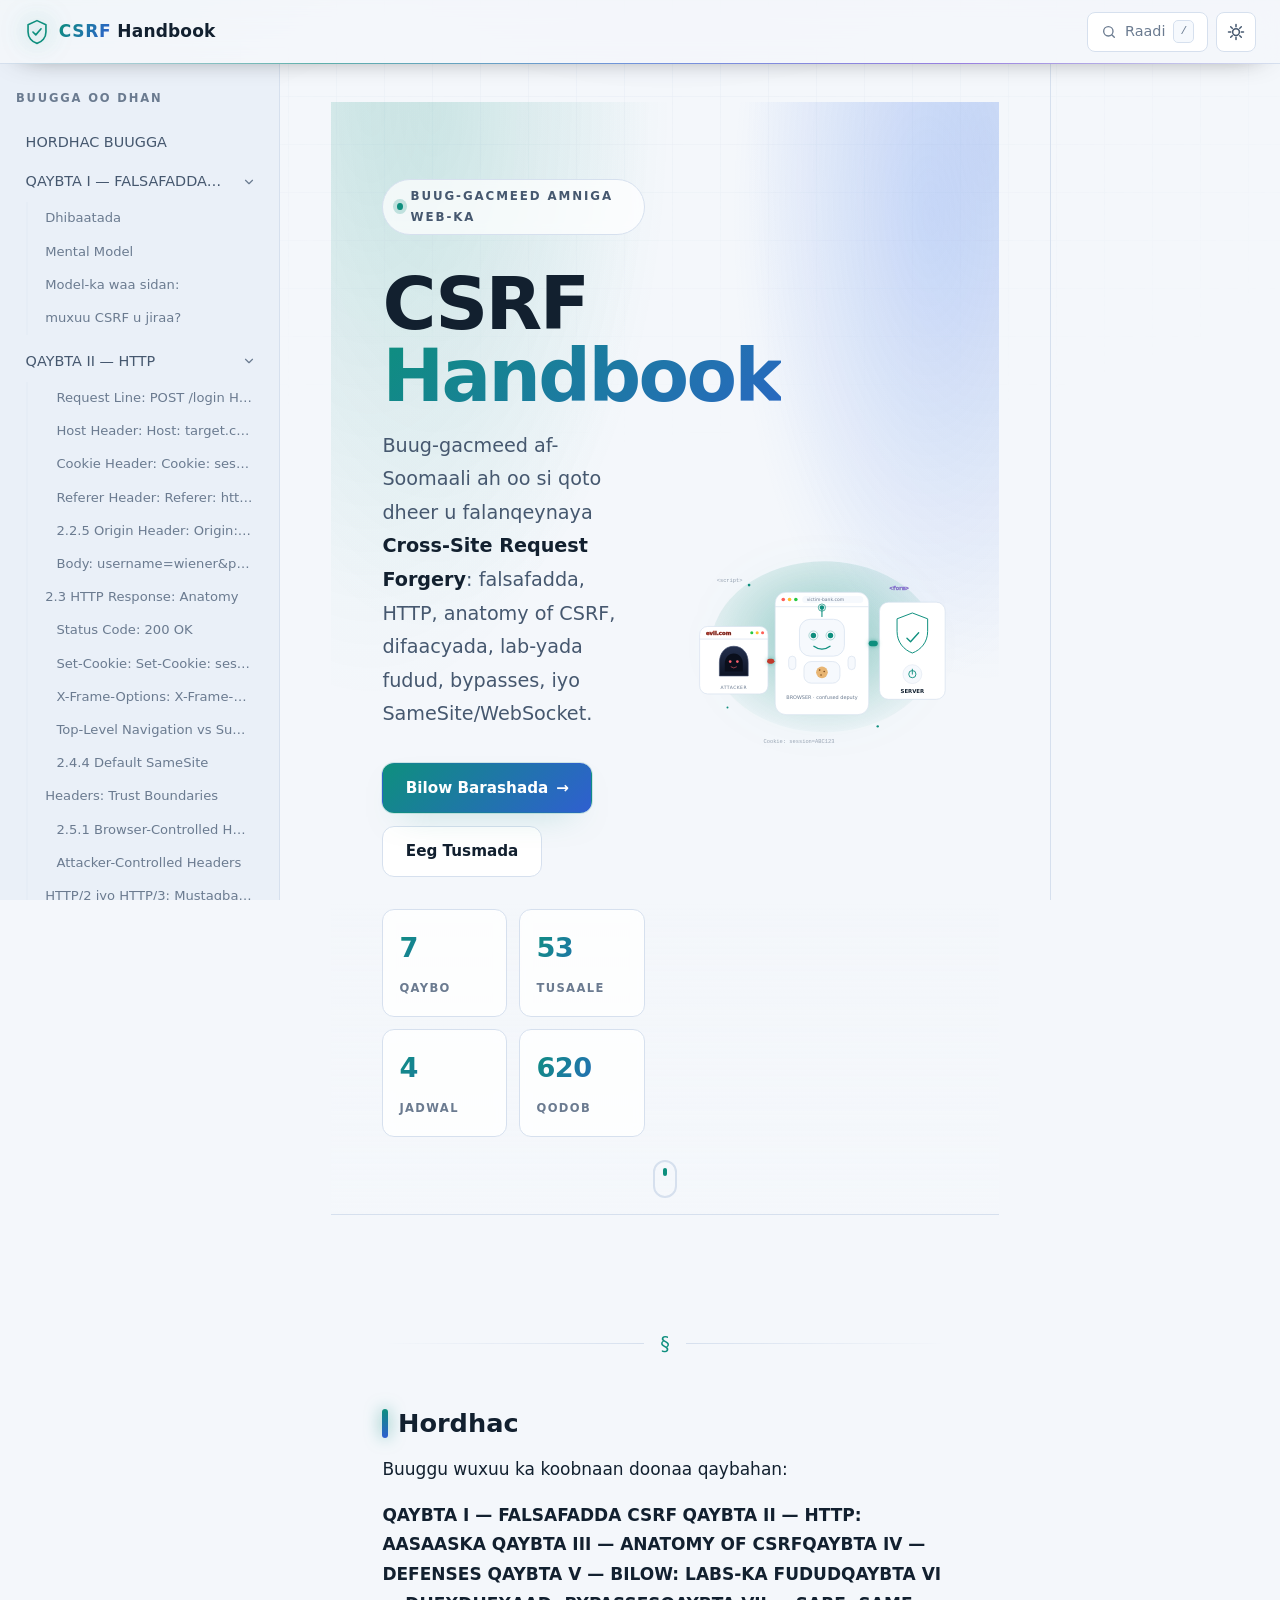
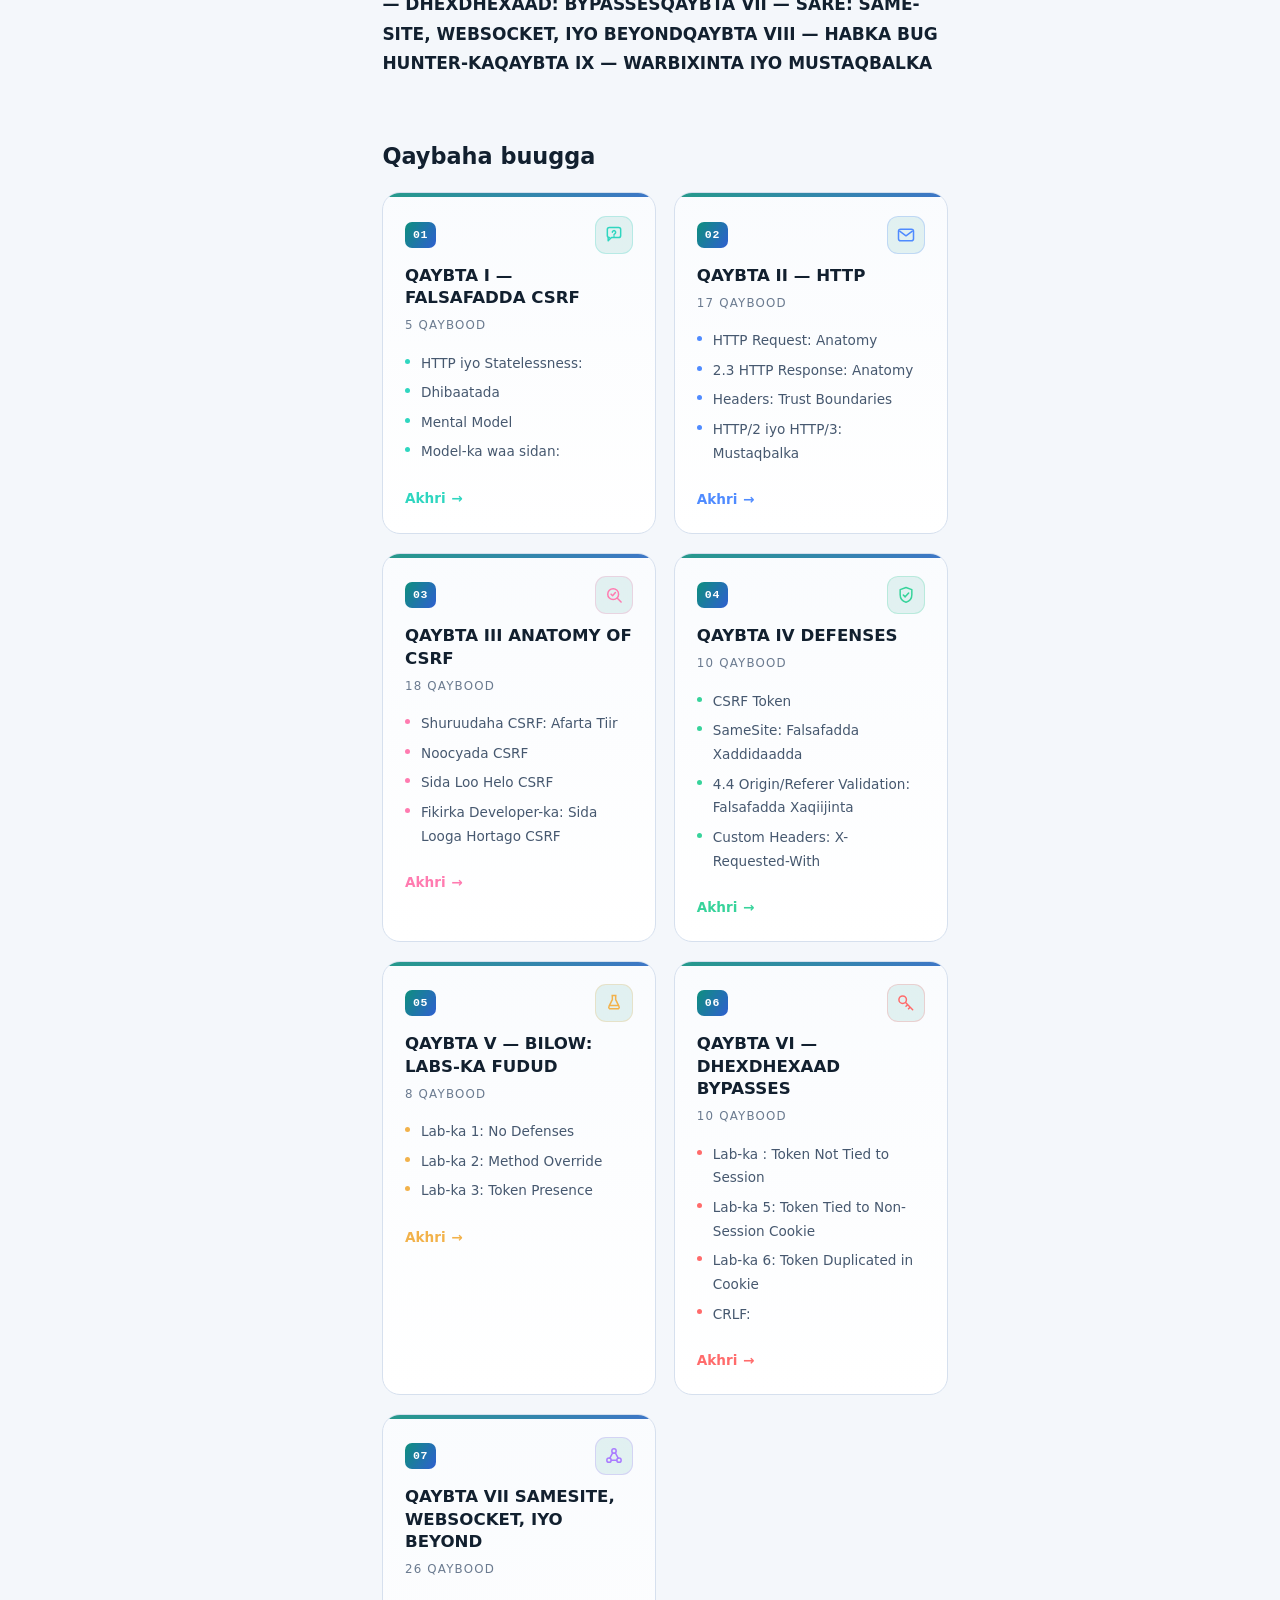
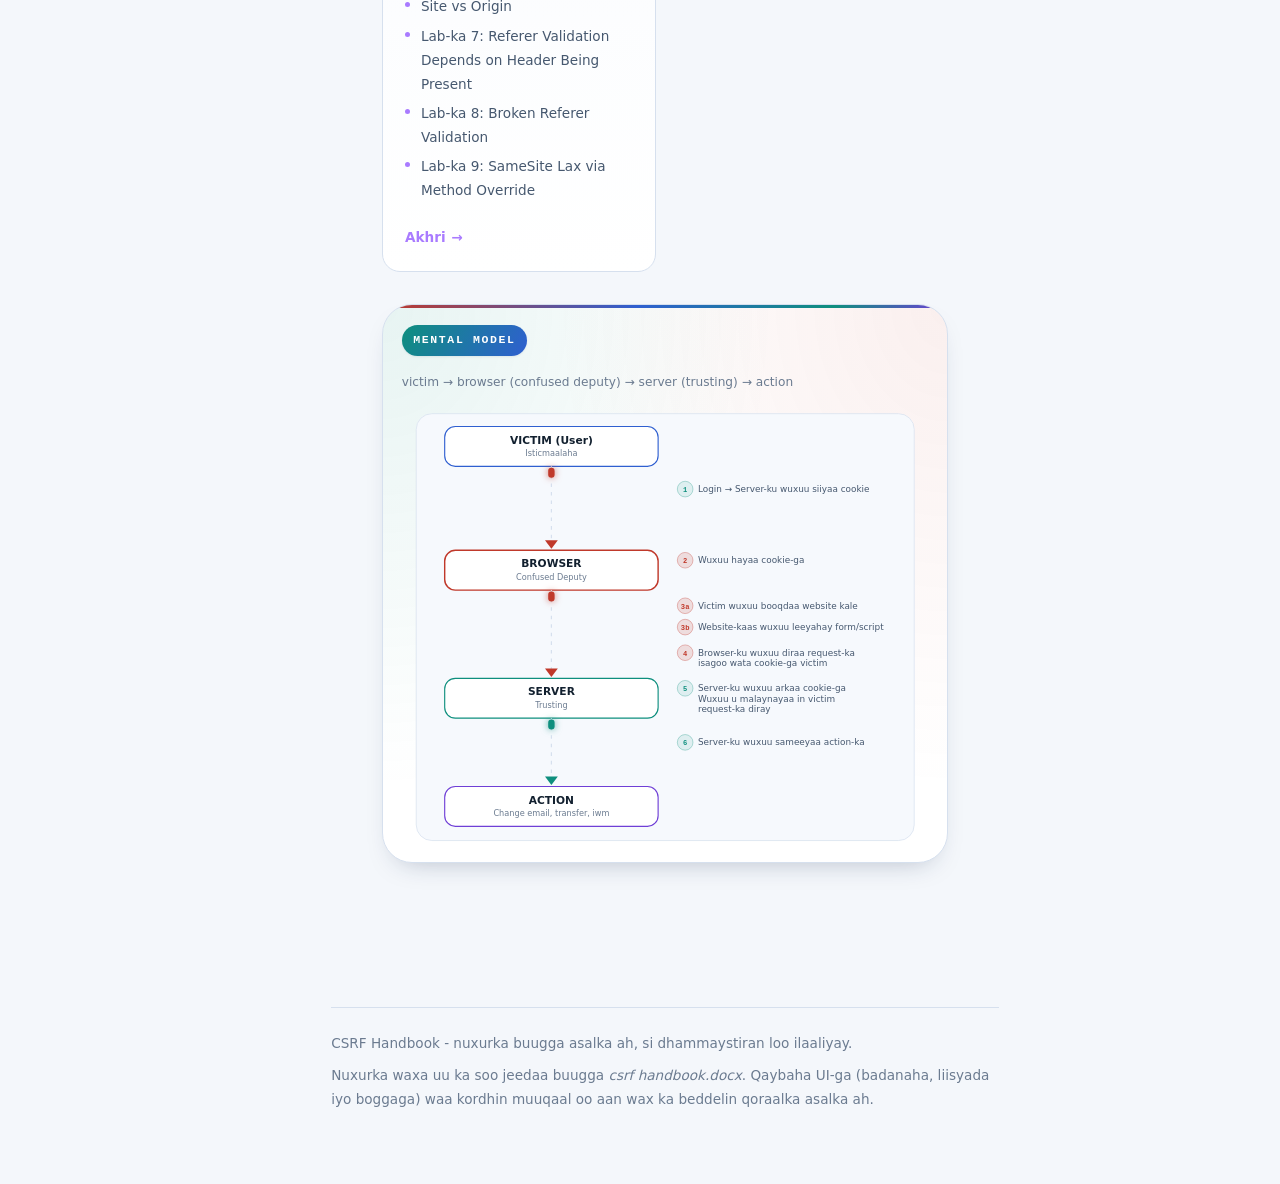
==== index.html @ 60b916ef "CSRF Handbook: Somali educational site (static HTML/CSS/JS)" ====
<!doctype html>
<html lang="so" data-theme="dark" class="no-js">
<head>
<meta charset="utf-8">
<meta name="viewport" content="width=device-width, initial-scale=1">
<meta name="description" content="CSRF Handbook - buug-gacmeedka CSRF oo af-Soomaali ah.">
<title>CSRF Handbook</title>
<link rel="icon" href="assets/img/favicon.svg" type="image/svg+xml">
<meta name="color-scheme" content="dark light">
<script>
(function () {
  try {
    var t = localStorage.getItem('csrf-theme');
    if (!t) t = window.matchMedia('(prefers-color-scheme: light)').matches ? 'light' : 'dark';
    document.documentElement.setAttribute('data-theme', t);
  } catch (e) {}
  document.documentElement.classList.remove('no-js');
  window.addEventListener('load', function () {
    setTimeout(function () {
      if (!window.__csrfAnim) document.documentElement.classList.add('no-js');
    }, 1500);
  });
})();
</script>
<link rel="stylesheet" href="assets/vendor/bootstrap/bootstrap.min.css">
<link rel="stylesheet" href="assets/css/themes.css">
<link rel="stylesheet" href="assets/css/style.css">
<link rel="stylesheet" href="assets/css/premium.css">
<link rel="stylesheet" href="assets/css/responsive.css">
</head>
<body data-chapterdir="chapters/" data-current="home">
<a class="skip-link" href="#main">U gudub nuxurka</a>
<div class="reading-progress" aria-hidden="true"><span id="reading-progress-bar"></span></div>
<header class="site-header">
  <button class="icon-btn" id="menu-toggle" type="button" aria-label="Fur liiska qaybaha" aria-expanded="false" aria-controls="sidebar">
    <svg viewBox="0 0 24 24" width="20" height="20" aria-hidden="true"><path d="M3 6h18M3 12h18M3 18h18" fill="none" stroke="currentColor" stroke-width="2" stroke-linecap="round"/></svg>
  </button>
  <a class="brand" href="index.html">
    <span class="brand__mark" aria-hidden="true">
      <svg viewBox="0 0 32 32" width="26" height="26">
        <path d="M16 2l11 5v9c0 7-4.7 12.4-11 14C9.7 28.4 5 23 5 16V7z" fill="none" stroke="currentColor" stroke-width="2" stroke-linejoin="round"/>
        <path d="M11 16l3.5 3.5L21 12" fill="none" stroke="currentColor" stroke-width="2" stroke-linecap="round" stroke-linejoin="round"/>
      </svg>
    </span>
    <span class="brand__text"><strong>CSRF</strong> Handbook</span>
  </a>
  <div class="header-actions">
    <button class="search-btn" id="search-open" type="button" aria-label="Raadi buugga">
      <svg viewBox="0 0 24 24" width="16" height="16" aria-hidden="true"><circle cx="11" cy="11" r="7" fill="none" stroke="currentColor" stroke-width="2"/><path d="M20 20l-3.5-3.5" stroke="currentColor" stroke-width="2" stroke-linecap="round"/></svg>
      <span class="search-btn__text">Raadi</span>
      <kbd class="search-btn__kbd">/</kbd>
    </button>
    <button class="icon-btn" id="toc-toggle" type="button" aria-label="Fur liiska boggan" aria-expanded="false" aria-controls="onthispage">
      <svg viewBox="0 0 24 24" width="20" height="20" aria-hidden="true"><path d="M8 6h13M8 12h13M8 18h13M3 6h.01M3 12h.01M3 18h.01" fill="none" stroke="currentColor" stroke-width="2" stroke-linecap="round"/></svg>
    </button>
    <button class="icon-btn theme-toggle" id="theme-toggle" type="button" aria-label="Beddel mawduuca" aria-pressed="false">
      <svg class="icon-moon" viewBox="0 0 24 24" width="18" height="18" aria-hidden="true"><path d="M21 12.8A9 9 0 1111.2 3a7 7 0 009.8 9.8z" fill="none" stroke="currentColor" stroke-width="2" stroke-linejoin="round"/></svg>
      <svg class="icon-sun" viewBox="0 0 24 24" width="18" height="18" aria-hidden="true"><circle cx="12" cy="12" r="4.5" fill="none" stroke="currentColor" stroke-width="2"/><path d="M12 2v3M12 19v3M2 12h3M19 12h3M4.9 4.9l2.1 2.1M17 17l2.1 2.1M19.1 4.9L17 7M7 17l-2.1 2.1" stroke="currentColor" stroke-width="2" stroke-linecap="round"/></svg>
    </button>
  </div>
</header>
<div class="layout">
  <aside class="sidebar" id="sidebar" aria-label="Liiska qaybaha">
    <div class="sidebar__inner">
<nav class="toc" aria-label="Handbook contents">
<p class="toc__title">Buugga oo dhan</p>
<ol class="toc__parts">
<li class="toc__part">
<div class="toc__part-row">
<a class="toc__part-link" href="chapters/part-intro.html">HORDHAC BUUGGA</a>
</div>
</li>
<li class="toc__part">
<div class="toc__part-row">
<a class="toc__part-link" href="chapters/part-1.html">QAYBTA I — FALSAFADDA CSRF</a>
<button class="toc__toggle" type="button" aria-expanded="false" aria-label="Toggle sections"><svg viewBox="0 0 24 24" width="14" height="14" aria-hidden="true"><path d="M6 9l6 6 6-6" fill="none" stroke="currentColor" stroke-width="2" stroke-linecap="round" stroke-linejoin="round"/></svg></button>
</div>
<ol class="toc__sections">
<li class="toc__section"><a href="chapters/part-1.html#part-1-b5">HTTP iyo Statelessness:</a></li>
<li class="toc__section"><a href="chapters/part-1.html#part-1-b12">Dhibaatada</a></li>
<li class="toc__section"><a href="chapters/part-1.html#part-1-b26">Mental Model</a></li>
<li class="toc__section"><a href="chapters/part-1.html#part-1-b28">Model-ka waa sidan:</a></li>
<li class="toc__section"><a href="chapters/part-1.html#part-1-b30">muxuu CSRF u jiraa?</a></li>
</ol>
</li>
<li class="toc__part">
<div class="toc__part-row">
<a class="toc__part-link" href="chapters/part-2.html">QAYBTA II — HTTP</a>
<button class="toc__toggle" type="button" aria-expanded="false" aria-label="Toggle sections"><svg viewBox="0 0 24 24" width="14" height="14" aria-hidden="true"><path d="M6 9l6 6 6-6" fill="none" stroke="currentColor" stroke-width="2" stroke-linecap="round" stroke-linejoin="round"/></svg></button>
</div>
<ol class="toc__sections">
<li class="toc__section"><a href="chapters/part-2.html#part-2-b0">HTTP Request: Anatomy</a></li>
<li class="toc__section toc__section--sub"><a href="chapters/part-2.html#part-2-b4">Request Line: POST /login HTTP/1.1</a></li>
<li class="toc__section toc__section--sub"><a href="chapters/part-2.html#part-2-b9">Host Header: Host: target.com</a></li>
<li class="toc__section toc__section--sub"><a href="chapters/part-2.html#part-2-b12">Cookie Header: Cookie: session=ABC123</a></li>
<li class="toc__section toc__section--sub"><a href="chapters/part-2.html#part-2-b14">Referer Header: Referer: https://target.com/login</a></li>
<li class="toc__section toc__section--sub"><a href="chapters/part-2.html#part-2-b17">2.2.5 Origin Header: Origin: https://target.com</a></li>
<li class="toc__section toc__section--sub"><a href="chapters/part-2.html#part-2-b20">Body: username=wiener&amp;password=peter</a></li>
<li class="toc__section"><a href="chapters/part-2.html#part-2-b23">2.3 HTTP Response: Anatomy</a></li>
<li class="toc__section toc__section--sub"><a href="chapters/part-2.html#part-2-b26">Status Code: 200 OK</a></li>
<li class="toc__section toc__section--sub"><a href="chapters/part-2.html#part-2-b29">Set-Cookie: Set-Cookie: session=ABC123; SameSite=Strict</a></li>
<li class="toc__section toc__section--sub"><a href="chapters/part-2.html#part-2-b34">X-Frame-Options: X-Frame-Options: DENY</a></li>
<li class="toc__section toc__section--sub"><a href="chapters/part-2.html#part-2-b46">Top-Level Navigation vs Subresource</a></li>
<li class="toc__section toc__section--sub"><a href="chapters/part-2.html#part-2-b53">2.4.4 Default SameSite</a></li>
<li class="toc__section"><a href="chapters/part-2.html#part-2-b56">Headers: Trust Boundaries</a></li>
<li class="toc__section toc__section--sub"><a href="chapters/part-2.html#part-2-b58">2.5.1 Browser-Controlled Headers</a></li>
<li class="toc__section toc__section--sub"><a href="chapters/part-2.html#part-2-b60">Attacker-Controlled Headers</a></li>
<li class="toc__section"><a href="chapters/part-2.html#part-2-b62">HTTP/2 iyo HTTP/3: Mustaqbalka</a></li>
</ol>
</li>
<li class="toc__part">
<div class="toc__part-row">
<a class="toc__part-link" href="chapters/part-3.html">QAYBTA III  ANATOMY OF CSRF</a>
<button class="toc__toggle" type="button" aria-expanded="false" aria-label="Toggle sections"><svg viewBox="0 0 24 24" width="14" height="14" aria-hidden="true"><path d="M6 9l6 6 6-6" fill="none" stroke="currentColor" stroke-width="2" stroke-linecap="round" stroke-linejoin="round"/></svg></button>
</div>
<ol class="toc__sections">
<li class="toc__section"><a href="chapters/part-3.html#part-3-b1">Shuruudaha CSRF: Afarta Tiir</a></li>
<li class="toc__section toc__section--sub"><a href="chapters/part-3.html#part-3-b3">Tiirka 1: Action-ka Waa In Uu Beddelaa State</a></li>
<li class="toc__section toc__section--sub"><a href="chapters/part-3.html#part-3-b9">Tiirka 2: Authentication Waa Cookie-Based</a></li>
<li class="toc__section toc__section--sub"><a href="chapters/part-3.html#part-3-b15">Tiirka 3: Ma Jiro Token Sir Ah (Ama Waa La Jabin Karaa)</a></li>
<li class="toc__section toc__section--sub"><a href="chapters/part-3.html#part-3-b21">Tiirka 4: Browser-ku Wuxuu Diri Karaa Request-ka</a></li>
<li class="toc__section"><a href="chapters/part-3.html#part-3-b27">Noocyada CSRF</a></li>
<li class="toc__section toc__section--sub"><a href="chapters/part-3.html#part-3-b29">GET-Based CSRF</a></li>
<li class="toc__section toc__section--sub"><a href="chapters/part-3.html#part-3-b36">POST-Based CSRF</a></li>
<li class="toc__section toc__section--sub"><a href="chapters/part-3.html#part-3-b42">WebSocket CSRF (CSWSH)</a></li>
<li class="toc__section toc__section--sub"><a href="chapters/part-3.html#part-3-b49">JSON-Based CSRF</a></li>
<li class="toc__section toc__section--sub"><a href="chapters/part-3.html#part-3-b56">Clickjacking + CSRF</a></li>
<li class="toc__section"><a href="chapters/part-3.html#part-3-b62">Sida Loo Helo CSRF</a></li>
<li class="toc__section toc__section--sub"><a href="chapters/part-3.html#part-3-b64">Tallaabo 1: Hel Dhammaan Actions-ka State-Changing</a></li>
<li class="toc__section toc__section--sub"><a href="chapters/part-3.html#part-3-b68">Tallaabo 2: Falanqee Request-ka: Waa in la falanqeeyaa request-ka. Waa in la ogaado qayb kasta.</a></li>
<li class="toc__section toc__section--sub"><a href="chapters/part-3.html#part-3-b71">Tallaabo 3: Tijaabi Defenses</a></li>
<li class="toc__section toc__section--sub"><a href="chapters/part-3.html#part-3-b76">Tallaabo 4: Isku Day Bypass</a></li>
<li class="toc__section"><a href="chapters/part-3.html#part-3-b80">Fikirka Developer-ka: Sida Looga Hortago CSRF</a></li>
<li class="toc__section"><a href="chapters/part-3.html#part-3-b89">MUXUU Developer-ku u Illoobaa CSRF?</a></li>
</ol>
</li>
<li class="toc__part">
<div class="toc__part-row">
<a class="toc__part-link" href="chapters/part-4.html">QAYBTA IV  DEFENSES</a>
<button class="toc__toggle" type="button" aria-expanded="false" aria-label="Toggle sections"><svg viewBox="0 0 24 24" width="14" height="14" aria-hidden="true"><path d="M6 9l6 6 6-6" fill="none" stroke="currentColor" stroke-width="2" stroke-linecap="round" stroke-linejoin="round"/></svg></button>
</div>
<ol class="toc__sections">
<li class="toc__section"><a href="chapters/part-4.html#part-4-b3">CSRF Token</a></li>
<li class="toc__section toc__section--sub"><a href="chapters/part-4.html#part-4-b9">Noocyada CSRF Token</a></li>
<li class="toc__section toc__section--sub"><a href="chapters/part-4.html#part-4-b21">4.2.3 Sida Loo Jebiyo CSRF Token</a></li>
<li class="toc__section"><a href="chapters/part-4.html#part-4-b25">SameSite: Falsafadda Xaddidaadda</a></li>
<li class="toc__section toc__section--sub"><a href="chapters/part-4.html#part-4-b38">4.3.2 Sida Loo Jebiyo SameSite</a></li>
<li class="toc__section"><a href="chapters/part-4.html#part-4-b41">4.4 Origin/Referer Validation: Falsafadda Xaqiijinta</a></li>
<li class="toc__section toc__section--sub"><a href="chapters/part-4.html#part-4-b42">4.4.1</a></li>
<li class="toc__section toc__section--sub"><a href="chapters/part-4.html#part-4-b49">Sida Loo Jebiyo Origin/Referer</a></li>
<li class="toc__section"><a href="chapters/part-4.html#part-4-b57">Custom Headers:  X-Requested-With</a></li>
<li class="toc__section"><a href="chapters/part-4.html#part-4-b63">Defense-in-Depth</a></li>
</ol>
</li>
<li class="toc__part">
<div class="toc__part-row">
<a class="toc__part-link" href="chapters/part-5.html">QAYBTA V — BILOW: LABS-KA FUDUD</a>
<button class="toc__toggle" type="button" aria-expanded="false" aria-label="Toggle sections"><svg viewBox="0 0 24 24" width="14" height="14" aria-hidden="true"><path d="M6 9l6 6 6-6" fill="none" stroke="currentColor" stroke-width="2" stroke-linecap="round" stroke-linejoin="round"/></svg></button>
</div>
<ol class="toc__sections">
<li class="toc__section"><a href="chapters/part-5.html#part-5-b4">Lab-ka 1: No Defenses</a></li>
<li class="toc__section toc__section--sub"><a href="chapters/part-5.html#part-5-b19">Tijaabinta</a></li>
<li class="toc__section"><a href="chapters/part-5.html#part-5-b37">Lab-ka 2: Method Override</a></li>
<li class="toc__section toc__section--sub"><a href="chapters/part-5.html#part-5-b38">Fikradda Lab-kan</a></li>
<li class="toc__section toc__section--sub"><a href="chapters/part-5.html#part-5-b41">Falsafadda Method-ka</a></li>
<li class="toc__section toc__section--sub"><a href="chapters/part-5.html#part-5-b47">Sida Loo Tijaabiyo</a></li>
<li class="toc__section"><a href="chapters/part-5.html#part-5-b60">Lab-ka 3: Token Presence</a></li>
<li class="toc__section toc__section--sub"><a href="chapters/part-5.html#part-5-b66">tijaabinta</a></li>
</ol>
</li>
<li class="toc__part">
<div class="toc__part-row">
<a class="toc__part-link" href="chapters/part-6.html">QAYBTA VI — DHEXDHEXAAD BYPASSES</a>
<button class="toc__toggle" type="button" aria-expanded="false" aria-label="Toggle sections"><svg viewBox="0 0 24 24" width="14" height="14" aria-hidden="true"><path d="M6 9l6 6 6-6" fill="none" stroke="currentColor" stroke-width="2" stroke-linecap="round" stroke-linejoin="round"/></svg></button>
</div>
<ol class="toc__sections">
<li class="toc__section"><a href="chapters/part-6.html#part-6-b6">Lab-ka : Token Not Tied to Session</a></li>
<li class="toc__section toc__section--sub"><a href="chapters/part-6.html#part-6-b22">Aan tijaabino</a></li>
<li class="toc__section"><a href="chapters/part-6.html#part-6-b33">Lab-ka 5: Token Tied to Non-Session Cookie</a></li>
<li class="toc__section toc__section--sub"><a href="chapters/part-6.html#part-6-b45">Marka Qoraalku Noqdo Code</a></li>
<li class="toc__section toc__section--sub"><a href="chapters/part-6.html#part-6-b52">Sida Loo Tijaabiyo</a></li>
<li class="toc__section"><a href="chapters/part-6.html#part-6-b65">Lab-ka 6: Token Duplicated in Cookie</a></li>
<li class="toc__section toc__section--sub"><a href="chapters/part-6.html#part-6-b68">6.4.2 Falsafadda Double Submit</a></li>
<li class="toc__section toc__section--sub"><a href="chapters/part-6.html#part-6-b79">6.4.4 Sida Loo Tijaabiyo</a></li>
<li class="toc__section"><a href="chapters/part-6.html#part-6-b90">CRLF:</a></li>
<li class="toc__section toc__section--sub"><a href="chapters/part-6.html#part-6-b97">Headers</a></li>
</ol>
</li>
<li class="toc__part">
<div class="toc__part-row">
<a class="toc__part-link" href="chapters/part-7.html">QAYBTA VII SAMESITE, WEBSOCKET, IYO BEYOND</a>
<button class="toc__toggle" type="button" aria-expanded="false" aria-label="Toggle sections"><svg viewBox="0 0 24 24" width="14" height="14" aria-hidden="true"><path d="M6 9l6 6 6-6" fill="none" stroke="currentColor" stroke-width="2" stroke-linecap="round" stroke-linejoin="round"/></svg></button>
</div>
<ol class="toc__sections">
<li class="toc__section"><a href="chapters/part-7.html#part-7-b9">Site vs Origin</a></li>
<li class="toc__section toc__section--sub"><a href="chapters/part-7.html#part-7-b10">Fikradda Aasaasiga ah</a></li>
<li class="toc__section toc__section--sub"><a href="chapters/part-7.html#part-7-b20">Site</a></li>
<li class="toc__section"><a href="chapters/part-7.html#part-7-b29">Lab-ka 7: Referer Validation Depends on Header Being Present</a></li>
<li class="toc__section toc__section--sub"><a href="chapters/part-7.html#part-7-b31">Referer</a></li>
<li class="toc__section toc__section--sub"><a href="chapters/part-7.html#part-7-b34">Sida Loo Tijaabiyo</a></li>
<li class="toc__section"><a href="chapters/part-7.html#part-7-b45">Lab-ka 8: Broken Referer Validation</a></li>
<li class="toc__section toc__section--sub"><a href="chapters/part-7.html#part-7-b47">Substring</a></li>
<li class="toc__section toc__section--sub"><a href="chapters/part-7.html#part-7-b51">Falsafadda Contains vs Equals</a></li>
<li class="toc__section"><a href="chapters/part-7.html#part-7-b68">Lab-ka 9: SameSite Lax via Method Override</a></li>
<li class="toc__section toc__section--sub"><a href="chapters/part-7.html#part-7-b70">Top-Level Navigation</a></li>
<li class="toc__section toc__section--sub"><a href="chapters/part-7.html#part-7-b75">Method Override</a></li>
<li class="toc__section toc__section--sub"><a href="chapters/part-7.html#part-7-b82">Sida Loo Tijaabiyo</a></li>
<li class="toc__section"><a href="chapters/part-7.html#part-7-b93">Lab-ka 10: SameSite Strict via Client-Side Redirect —</a></li>
<li class="toc__section toc__section--sub"><a href="chapters/part-7.html#part-7-b96">Gadget-ka</a></li>
<li class="toc__section toc__section--sub"><a href="chapters/part-7.html#part-7-b101">Client-Side Redirect</a></li>
<li class="toc__section toc__section--sub"><a href="chapters/part-7.html#part-7-b109">Sida Loo Tijaabiyo</a></li>
<li class="toc__section"><a href="chapters/part-7.html#part-7-b122">Lab-ka 11: SameSite Strict via Sibling Domain (CSWSH)</a></li>
<li class="toc__section toc__section--sub"><a href="chapters/part-7.html#part-7-b128">XSS on Sibling Domain</a></li>
<li class="toc__section toc__section--sub"><a href="chapters/part-7.html#part-7-b132">CSWSH</a></li>
<li class="toc__section toc__section--sub"><a href="chapters/part-7.html#part-7-b136">7.7.5 Sida Loo Tijaabiyo</a></li>
<li class="toc__section"><a href="chapters/part-7.html#part-7-b149">Lab-ka 12: SameSite Lax via Cookie Refresh</a></li>
<li class="toc__section toc__section--sub"><a href="chapters/part-7.html#part-7-b151">Cookie Refresh</a></li>
<li class="toc__section toc__section--sub"><a href="chapters/part-7.html#part-7-b157">7.8.4 Sida Loo Tijaabiyo</a></li>
<li class="toc__section"><a href="chapters/part-7.html#part-7-b169">7.9 Falsafadda SameSite: Soo Koobid</a></li>
<li class="toc__section toc__section--sub"><a href="chapters/part-7.html#part-7-b170">7.9.1 Saddexda Qiime</a></li>
</ol>
</li>
</ol>
</nav>
    </div>
  </aside>
  <div class="sidebar-scrim" id="sidebar-scrim" hidden></div>
  <main class="content" id="main">


<section class="hero">
  <div class="hero__bg" aria-hidden="true"></div>
  <div class="hero__inner">
    <div class="hero__copy">
      <p class="hero__eyebrow">Buug-gacmeed amniga web-ka</p>
      <h1 class="hero__title">CSRF <span>Handbook</span></h1>
      <p class="hero__lead">Buug-gacmeed af-Soomaali ah oo si qoto dheer u falanqeynaya <strong>Cross-Site Request Forgery</strong>: falsafadda, HTTP, anatomy of CSRF, difaacyada, lab-yada fudud, bypasses, iyo SameSite/WebSocket.</p>
      <div class="hero__actions">
        <a class="btn btn--primary" href="chapters/part-1.html">Bilow Barashada <span aria-hidden="true">&rarr;</span></a>
        <a class="btn btn--ghost" href="#contents">Eeg Tusmada</a>
      </div>
      <div class="hero__stats">
        <div class="stat"><span class="stat__num" data-count="7">7</span><span class="stat__label">Qaybo</span></div>
        <div class="stat"><span class="stat__num" data-count="53">53</span><span class="stat__label">Tusaale</span></div>
        <div class="stat"><span class="stat__num" data-count="4">4</span><span class="stat__label">Jadwal</span></div>
        <div class="stat"><span class="stat__num" data-count="621">621</span><span class="stat__label">Qodob</span></div>
      </div>
    </div>
    <div class="hero__scene" data-reveal><svg viewBox="0 0 560 440" role="img" aria-labelledby="heroSceneTitle heroSceneDesc" focusable="false">
<title id="heroSceneTitle">Attacker, browser-ka (confused deputy) iyo server-ka bangiga</title>
<desc id="heroSceneDesc">Sawirka wuxuu muujinayaa attacker website (evil.com) oo diraya request; browser-ka isticmaalaha oo ah robot (confused deputy) oo wata cookie-ga; iyo server-ka bangiga oo shield leh oo u malaynaya in isticmaalaha request-ka diray.</desc>
<defs>
<radialGradient id="heroGlow" cx="50%" cy="42%" r="64%">
<stop class="stop-accent" offset="0" stop-opacity=".34"/>
<stop class="stop-accent" offset="1" stop-opacity="0"/>
</radialGradient>
<linearGradient id="hoodGrad" x1="0" y1="0" x2="0" y2="1">
<stop offset="0" stop-color="#232f4d"/><stop offset="1" stop-color="#0e1526"/>
</linearGradient>
</defs>
<ellipse cx="285" cy="195" rx="252" ry="190" fill="url(#heroGlow)"/>
<circle class="twinkle hero-dot" cx="118" cy="58" r="3"/>
<circle class="twinkle hero-dot" cx="486" cy="112" r="2.6" style="animation-delay:.6s"/>
<circle class="twinkle hero-dot" cx="404" cy="372" r="2.6" style="animation-delay:1.2s"/>
<circle class="twinkle hero-dot" cx="70" cy="330" r="2.2" style="animation-delay:1.8s"/>

<!-- ============ ATTACKER (left): hooded hacker at evil.com ============ -->
<g class="float-med" data-depth="16">
  <rect x="8" y="150" width="152" height="150" rx="18" class="scene-panel scene-stroke" stroke-width="1.5"/>
  <path d="M8 178 h152" class="scene-stroke" stroke-width="1.5"/>
  <circle cx="148" cy="164" r="3.4" fill="#ff5f57"/><circle cx="136" cy="164" r="3.4" fill="#febc2e"/><circle cx="124" cy="164" r="3.4" fill="#28c840"/>
  <text x="22" y="170" class="scene-danger" font-size="12" font-weight="800">evil.com</text>
  <!-- hooded character -->
  <path d="M84 194 c-20 0 -32 16 -32 36 v30 h64 v-30 c0 -20 -12 -36 -32 -36z" fill="url(#hoodGrad)" stroke="#3d4a6b" stroke-width="1.4"/>
  <path d="M84 210 c-12 0 -20 10 -20 22 v18 h40 v-18 c0 -12 -8 -22 -20 -22z" fill="#0a0f1c"/>
  <circle cx="76" cy="228" r="3" fill="#ff5f6d"/><circle cx="92" cy="228" r="3" fill="#ff5f6d"/>
  <path d="M78 240 q6 5 12 0" fill="none" stroke="#ff5f6d" stroke-width="1.6" stroke-linecap="round" opacity=".8"/>
  <text x="84" y="288" text-anchor="middle" class="scene-dim" font-size="10" letter-spacing="1">ATTACKER</text>
</g>

<!-- ============ BROWSER (center): friendly robot / confused deputy ============ -->
<g class="float-slow" data-depth="8">
  <rect x="176" y="74" width="208" height="272" rx="24" class="scene-panel scene-stroke" stroke-width="1.5"/>
  <path d="M176 106 h208" class="scene-stroke" stroke-width="1.5"/>
  <circle cx="194" cy="90" r="4" fill="#ff5f57"/><circle cx="208" cy="90" r="4" fill="#febc2e"/><circle cx="222" cy="90" r="4" fill="#28c840"/>
  <rect x="236" y="82" width="136" height="16" rx="8" class="scene-panel-2"/>
  <text x="246" y="94" class="scene-dim" font-size="10">victim-bank.com</text>
  <!-- antenna -->
  <line x1="280" y1="128" x2="280" y2="112" class="scene-accent" stroke-width="2.4" stroke-linecap="round"/>
  <circle cx="280" cy="108" r="5" class="scene-accent-fill"/>
  <circle cx="280" cy="108" r="8" class="scene-accent pulse-ring" fill="none" stroke-width="1.6"/>
  <!-- robot face -->
  <rect x="230" y="134" width="100" height="82" rx="24" class="scene-panel-2 scene-stroke" stroke-width="1.6"/>
  <g data-blink><circle cx="261" cy="170" r="6" class="scene-accent-fill"/><circle cx="299" cy="170" r="6" class="scene-accent-fill"/></g>
  <circle cx="261" cy="170" r="10" class="scene-accent" fill="none" stroke-width="1.3" opacity=".5"/>
  <circle cx="299" cy="170" r="10" class="scene-accent" fill="none" stroke-width="1.3" opacity=".5"/>
  <path d="M262 194 q18 13 36 0" class="scene-accent" fill="none" stroke-width="2.8" stroke-linecap="round"/>
  <!-- little arms -->
  <rect x="206" y="216" width="16" height="30" rx="8" class="scene-panel-2 scene-stroke" stroke-width="1.4"/>
  <rect x="338" y="216" width="16" height="30" rx="8" class="scene-panel-2 scene-stroke" stroke-width="1.4"/>
  <!-- body + cookie -->
  <rect x="240" y="228" width="80" height="48" rx="16" class="scene-panel-2 scene-stroke" stroke-width="1.5"/>
  <circle cx="280" cy="252" r="13" fill="#e8b573"/>
  <circle cx="275" cy="247" r="1.8" fill="#7a4a1d"/><circle cx="285" cy="250" r="1.8" fill="#7a4a1d"/><circle cx="278" cy="258" r="1.8" fill="#7a4a1d"/>
  <text x="280" y="312" text-anchor="middle" class="scene-dim" font-size="11">BROWSER · confused deputy</text>
</g>

<!-- ============ SERVER (right): vault guarded by a shield ============ -->
<g class="float-fast" data-depth="11">
  <rect x="408" y="96" width="146" height="216" rx="20" class="scene-panel scene-stroke" stroke-width="1.5"/>
  <path d="M481 120 l34 13 v28 c0 24 -15 41 -34 48 c-19 -7 -34 -24 -34 -48 v-28z" class="scene-accent" fill="none" stroke-width="2.2" stroke-linejoin="round"/>
  <path d="M469 176 l8 8 18 -20" class="scene-accent" fill="none" stroke-width="3" stroke-linecap="round" stroke-linejoin="round"/>
  <circle cx="481" cy="256" r="21" class="scene-panel-2 scene-stroke"/>
  <circle cx="481" cy="256" r="8" class="scene-accent" fill="none" stroke-width="2"/>
  <line x1="481" y1="256" x2="481" y2="245" class="scene-accent" stroke-width="2" stroke-linecap="round"/>
  <text x="481" y="298" text-anchor="middle" class="scene-text" font-size="12" font-weight="800">SERVER</text>
</g>

<!-- ============ flow: packets travel browser -> server ============ -->
<line x1="158" y1="228" x2="176" y2="228" class="scene-danger flow-line" stroke-width="1.6"/>
<line x1="384" y1="188" x2="408" y2="188" class="scene-accent flow-line" stroke-width="1.6"/>
<rect class="flow-packet scene-danger-fill" x="158" y="222" width="16" height="11" rx="5.5" style="--dx:18px"/>
<rect class="flow-packet scene-accent-fill" x="384" y="182" width="20" height="12" rx="6" style="--dx:24px;animation-delay:.9s"/>
<text x="46" y="52" class="scene-dim" font-size="12" style="font-family:var(--font-mono)" opacity=".7">&lt;script&gt;</text>
<text x="430" y="70" class="scene-purple" font-size="12" style="font-family:var(--font-mono)" opacity=".7">&lt;form&gt;</text>
<text x="150" y="410" class="scene-dim" font-size="12" style="font-family:var(--font-mono)" opacity=".65">Cookie: session=ABC123</text>
</svg></div>
  </div>
  <a class="scroll-cue" href="#contents" aria-label="Hoos u dhaadhac"><span class="scroll-cue__track"><span class="scroll-cue__dot"></span></span></a>
</section>

<section class="home-section" id="contents">
  <div class="flourish" aria-hidden="true"><span class="flourish__mark">&sect;</span></div>
  <div class="home-intro">
    <div class="home-intro__text">
      <h2 class="home-intro__title">Hordhac</h2>
      <p id="part-intro-b0" data-reveal>Buuggu wuxuu ka koobnaan doonaa qaybahan:</p>
<p id="part-intro-b1" data-reveal><strong>QAYBTA I — FALSAFADDA CSRF</strong> <strong>QAYBTA II — HTTP: AASAASKA </strong><strong>QAYBTA III — ANATOMY OF CSRF</strong><strong>QAYBTA IV — DEFENSES </strong><strong>QAYBTA V — BILOW: LABS-KA FUDUD</strong><strong>QAYBTA VI — DHEXDHEXAAD: BYPASSES</strong><strong>QAYBTA VII — SARE: SAME-SITE, WEBSOCKET, IYO BEYOND</strong><strong>QAYBTA VIII — HABKA BUG HUNTER-KA</strong><strong>QAYBTA IX — WARBIXINTA IYO MUSTAQBALKA</strong></p>
    </div>
    
  </div>
  <div class="hero__contents"><h2 class="hero__contents-title">Qaybaha buugga</h2><div class="part-grid"><article class="part-card" data-accent="part-1"><a class="part-card__link" href="chapters/part-1.html"><div class="part-card__top"><span class="part-card__badge">01</span><span class="part-card__icon" aria-hidden="true"><svg viewBox="0 0 24 24" width="20" height="20" aria-hidden="true"><path d="M4 5.5A2.5 2.5 0 016.5 3h11A2.5 2.5 0 0120 5.5v7a2.5 2.5 0 01-2.5 2.5H9l-4 4v-4H6.5A2.5 2.5 0 014 12.5z" fill="none" stroke="currentColor" stroke-width="1.8" stroke-linejoin="round"/><path d="M10 8.6a2 2 0 113 1.9c-.6.4-1 .8-1 1.5M12 13.6h.01" fill="none" stroke="currentColor" stroke-width="1.8" stroke-linecap="round"/></svg></span></div><h3 class="part-card__title">QAYBTA I — FALSAFADDA CSRF</h3><p class="part-card__meta">5 qaybood</p><ul class="part-card__list"><li>HTTP iyo Statelessness:</li><li>Dhibaatada</li><li>Mental Model</li><li>Model-ka waa sidan:</li></ul><span class="part-card__cta">Akhri <span aria-hidden="true">&rarr;</span></span></a></article>
<article class="part-card" data-accent="part-2"><a class="part-card__link" href="chapters/part-2.html"><div class="part-card__top"><span class="part-card__badge">02</span><span class="part-card__icon" aria-hidden="true"><svg viewBox="0 0 24 24" width="20" height="20" aria-hidden="true"><rect x="3" y="5" width="18" height="14" rx="2.5" fill="none" stroke="currentColor" stroke-width="1.8"/><path d="M4 7l8 6 8-6" fill="none" stroke="currentColor" stroke-width="1.8" stroke-linejoin="round"/></svg></span></div><h3 class="part-card__title">QAYBTA II — HTTP</h3><p class="part-card__meta">17 qaybood</p><ul class="part-card__list"><li>HTTP Request: Anatomy</li><li>2.3 HTTP Response: Anatomy</li><li>Headers: Trust Boundaries</li><li>HTTP/2 iyo HTTP/3: Mustaqbalka</li></ul><span class="part-card__cta">Akhri <span aria-hidden="true">&rarr;</span></span></a></article>
<article class="part-card" data-accent="part-3"><a class="part-card__link" href="chapters/part-3.html"><div class="part-card__top"><span class="part-card__badge">03</span><span class="part-card__icon" aria-hidden="true"><svg viewBox="0 0 24 24" width="20" height="20" aria-hidden="true"><circle cx="11" cy="11" r="6.5" fill="none" stroke="currentColor" stroke-width="1.8"/><path d="M16 16l4.5 4.5" stroke="currentColor" stroke-width="1.8" stroke-linecap="round"/><path d="M8.5 11l1.8 1.8 3.4-3.8" fill="none" stroke="currentColor" stroke-width="1.8" stroke-linecap="round" stroke-linejoin="round"/></svg></span></div><h3 class="part-card__title">QAYBTA III  ANATOMY OF CSRF</h3><p class="part-card__meta">18 qaybood</p><ul class="part-card__list"><li>Shuruudaha CSRF: Afarta Tiir</li><li>Noocyada CSRF</li><li>Sida Loo Helo CSRF</li><li>Fikirka Developer-ka: Sida Looga Hortago CSRF</li></ul><span class="part-card__cta">Akhri <span aria-hidden="true">&rarr;</span></span></a></article>
<article class="part-card" data-accent="part-4"><a class="part-card__link" href="chapters/part-4.html"><div class="part-card__top"><span class="part-card__badge">04</span><span class="part-card__icon" aria-hidden="true"><svg viewBox="0 0 24 24" width="20" height="20" aria-hidden="true"><path d="M12 3l7 2.6v6c0 4.6-3 7.9-7 9-4-1.1-7-4.4-7-9v-6z" fill="none" stroke="currentColor" stroke-width="1.8" stroke-linejoin="round"/><path d="M8.8 12l2.2 2.2 4.2-4.6" fill="none" stroke="currentColor" stroke-width="1.9" stroke-linecap="round" stroke-linejoin="round"/></svg></span></div><h3 class="part-card__title">QAYBTA IV  DEFENSES</h3><p class="part-card__meta">10 qaybood</p><ul class="part-card__list"><li>CSRF Token</li><li>SameSite: Falsafadda Xaddidaadda</li><li>4.4 Origin/Referer Validation: Falsafadda Xaqiijinta</li><li>Custom Headers:  X-Requested-With</li></ul><span class="part-card__cta">Akhri <span aria-hidden="true">&rarr;</span></span></a></article>
<article class="part-card" data-accent="part-5"><a class="part-card__link" href="chapters/part-5.html"><div class="part-card__top"><span class="part-card__badge">05</span><span class="part-card__icon" aria-hidden="true"><svg viewBox="0 0 24 24" width="20" height="20" aria-hidden="true"><path d="M9 3h6M10 3v5l-4 8a2 2 0 001.8 3h8.4A2 2 0 0018 16l-4-8V3" fill="none" stroke="currentColor" stroke-width="1.8" stroke-linejoin="round"/><path d="M7 15h10" stroke="currentColor" stroke-width="1.8" stroke-linecap="round"/></svg></span></div><h3 class="part-card__title">QAYBTA V — BILOW: LABS-KA FUDUD</h3><p class="part-card__meta">8 qaybood</p><ul class="part-card__list"><li>Lab-ka 1: No Defenses</li><li>Lab-ka 2: Method Override</li><li>Lab-ka 3: Token Presence</li></ul><span class="part-card__cta">Akhri <span aria-hidden="true">&rarr;</span></span></a></article>
<article class="part-card" data-accent="part-6"><a class="part-card__link" href="chapters/part-6.html"><div class="part-card__top"><span class="part-card__badge">06</span><span class="part-card__icon" aria-hidden="true"><svg viewBox="0 0 24 24" width="20" height="20" aria-hidden="true"><circle cx="8" cy="8" r="4.5" fill="none" stroke="currentColor" stroke-width="1.8"/><path d="M11.5 11.5L20 20M17 17l-2 2M14 14l-2 2" stroke="currentColor" stroke-width="1.8" stroke-linecap="round"/></svg></span></div><h3 class="part-card__title">QAYBTA VI — DHEXDHEXAAD BYPASSES</h3><p class="part-card__meta">10 qaybood</p><ul class="part-card__list"><li>Lab-ka : Token Not Tied to Session</li><li>Lab-ka 5: Token Tied to Non-Session Cookie</li><li>Lab-ka 6: Token Duplicated in Cookie</li><li>CRLF:</li></ul><span class="part-card__cta">Akhri <span aria-hidden="true">&rarr;</span></span></a></article>
<article class="part-card" data-accent="part-7"><a class="part-card__link" href="chapters/part-7.html"><div class="part-card__top"><span class="part-card__badge">07</span><span class="part-card__icon" aria-hidden="true"><svg viewBox="0 0 24 24" width="20" height="20" aria-hidden="true"><circle cx="6" cy="17" r="2.6" fill="none" stroke="currentColor" stroke-width="1.8"/><circle cx="18" cy="17" r="2.6" fill="none" stroke="currentColor" stroke-width="1.8"/><circle cx="12" cy="6" r="2.6" fill="none" stroke="currentColor" stroke-width="1.8"/><path d="M10.4 8.2L7 14.6M13.6 8.2L17 14.6M8.6 17h6.8" stroke="currentColor" stroke-width="1.8" stroke-linecap="round"/></svg></span></div><h3 class="part-card__title">QAYBTA VII SAMESITE, WEBSOCKET, IYO BEYOND</h3><p class="part-card__meta">26 qaybood</p><ul class="part-card__list"><li>Site vs Origin</li><li>Lab-ka 7: Referer Validation Depends on Header Being Present</li><li>Lab-ka 8: Broken Referer Validation</li><li>Lab-ka 9: SameSite Lax via Method Override</li></ul><span class="part-card__cta">Akhri <span aria-hidden="true">&rarr;</span></span></a></article></div></div>
  <div class="home-diagram"><figure class="diagram-figure diagram-figure--flow" id="mindmap"><div class="diagram-figure__bar"><span class="diagram-figure__tag">Mental Model</span><span class="diagram-figure__hint">victim &rarr; browser (confused deputy) &rarr; server (trusting) &rarr; action</span></div><svg class="mm-svg" viewBox="0 0 740 616" role="img" aria-labelledby="mmTitle mmDesc" focusable="false"><title id="mmTitle">Mental Model — VICTIM → BROWSER (Confused Deputy) → SERVER (Trusting) → ACTION</title><desc id="mmDesc">Sawirka wuxuu muujinayaa sida CSRF u dhaco: isticmaalaha ayaa login ah oo haysta cookie; browser-ka oo confused deputy ah ayaa u diraa server-ka request isagoo wata cookie-ga victim; server-ku wuxuu u malaynayaa in victim request-ka diray oo wuxuu sameeyaa action-ka.</desc><rect class="mm-frame" x="20" y="8" width="700" height="600" rx="22"/><g class="mm-node mm--victim"><rect class="mm-box" x="60" y="26" width="300" height="56" rx="15"/><text class="mm-title" x="210" y="50" text-anchor="middle">VICTIM (User)</text><text class="mm-sub" x="210" y="68" text-anchor="middle">Isticmaalaha</text></g><g class="mm-node mm--browser"><rect class="mm-box" x="60" y="200" width="300" height="56" rx="15"/><text class="mm-title" x="210" y="224" text-anchor="middle">BROWSER</text><text class="mm-sub" x="210" y="242" text-anchor="middle">Confused Deputy</text></g><g class="mm-node mm--server"><rect class="mm-box" x="60" y="380" width="300" height="56" rx="15"/><text class="mm-title" x="210" y="404" text-anchor="middle">SERVER</text><text class="mm-sub" x="210" y="422" text-anchor="middle">Trusting</text></g><g class="mm-node mm--action"><rect class="mm-box" x="60" y="532" width="300" height="56" rx="15"/><text class="mm-title" x="210" y="556" text-anchor="middle">ACTION</text><text class="mm-sub" x="210" y="574" text-anchor="middle">Change email, transfer, iwm</text></g><line class="mm-conn" x1="210" y1="82" x2="210" y2="192"/><polygon class="mm-arrow mm-arrow--warn" points="210,198 201,186 219,186"/><line class="mm-conn" x1="210" y1="256" x2="210" y2="372"/><polygon class="mm-arrow mm-arrow--warn" points="210,378 201,366 219,366"/><line class="mm-conn" x1="210" y1="436" x2="210" y2="524"/><polygon class="mm-arrow" points="210,530 201,518 219,518"/><rect class="vflow mm-packet--warn" x="205.5" y="84" width="9" height="14" rx="4.5" style="--dy:100px"/><rect class="vflow mm-packet--warn" x="205.5" y="258" width="9" height="14" rx="4.5" style="--dy:106px;animation-delay:.7s"/><rect class="vflow mm-packet" x="205.5" y="438" width="9" height="14" rx="4.5" style="--dy:80px;animation-delay:1.4s"/><g class="mm-step mm-step--accent"><circle class="mm-step__dot" cx="398" cy="114" r="11"/><text class="mm-step__num" x="398" y="118" text-anchor="middle">1</text><text class="mm-step__text" x="416" y="118"><tspan x="416">Login → Server-ku wuxuu siiyaa cookie</tspan></text></g><g class="mm-step mm-step--warn"><circle class="mm-step__dot" cx="398" cy="214" r="11"/><text class="mm-step__num" x="398" y="218" text-anchor="middle">2</text><text class="mm-step__text" x="416" y="218"><tspan x="416">Wuxuu hayaa cookie-ga</tspan></text></g><g class="mm-step mm-step--warn"><circle class="mm-step__dot" cx="398" cy="278" r="11"/><text class="mm-step__num" x="398" y="282" text-anchor="middle">3a</text><text class="mm-step__text" x="416" y="282"><tspan x="416">Victim wuxuu booqdaa website kale</tspan></text></g><g class="mm-step mm-step--warn"><circle class="mm-step__dot" cx="398" cy="308" r="11"/><text class="mm-step__num" x="398" y="312" text-anchor="middle">3b</text><text class="mm-step__text" x="416" y="312"><tspan x="416">Website-kaas wuxuu leeyahay form/script</tspan></text></g><g class="mm-step mm-step--warn"><circle class="mm-step__dot" cx="398" cy="344" r="11"/><text class="mm-step__num" x="398" y="348" text-anchor="middle">4</text><text class="mm-step__text" x="416" y="348"><tspan x="416">Browser-ku wuxuu diraa request-ka</tspan><tspan x="416" dy="15">isagoo wata cookie-ga victim</tspan></text></g><g class="mm-step mm-step--accent"><circle class="mm-step__dot" cx="398" cy="394" r="11"/><text class="mm-step__num" x="398" y="398" text-anchor="middle">5</text><text class="mm-step__text" x="416" y="398"><tspan x="416">Server-ku wuxuu arkaa cookie-ga</tspan><tspan x="416" dy="15">Wuxuu u malaynayaa in victim</tspan><tspan x="416" dy="15">request-ka diray</tspan></text></g><g class="mm-step mm-step--accent"><circle class="mm-step__dot" cx="398" cy="470" r="11"/><text class="mm-step__num" x="398" y="474" text-anchor="middle">6</text><text class="mm-step__text" x="416" y="474"><tspan x="416">Server-ku wuxuu sameeyaa action-ka</tspan></text></g></svg></figure></div>
</section>


    <footer class="site-footer">
      <p>CSRF Handbook - nuxurka buugga asalka ah, si dhammaystiran loo ilaaliyay.</p>
      <p class="site-footer__note">Nuxurka waxa uu ka soo jeedaa buugga <em>csrf handbook.docx</em>. Qaybaha UI-ga (badanaha, liisyada iyo boggaga) waa kordhin muuqaal oo aan wax ka beddelin qoraalka asalka ah.</p>
    </footer>
  </main>
  <aside class="onthispage-aside" id="onthispage" aria-label="Boggan gudihiisa">

  </aside>
</div>
<button class="back-to-top" id="back-to-top" type="button" aria-label="Ku noqo korka bogga" hidden>
  <svg viewBox="0 0 24 24" width="18" height="18" aria-hidden="true"><path d="M12 19V6M6 12l6-6 6 6" fill="none" stroke="currentColor" stroke-width="2" stroke-linecap="round" stroke-linejoin="round"/></svg>
</button>
<div class="search-modal" id="search-modal" role="dialog" aria-modal="true" aria-labelledby="search-title" hidden>
  <div class="search-modal__backdrop" data-search-close></div>
  <div class="search-modal__panel" role="document">
    <h2 class="sr-only" id="search-title">Raadi buugga</h2>
    <div class="search-modal__field">
      <svg viewBox="0 0 24 24" width="18" height="18" aria-hidden="true"><circle cx="11" cy="11" r="7" fill="none" stroke="currentColor" stroke-width="2"/><path d="M20 20l-3.5-3.5" stroke="currentColor" stroke-width="2" stroke-linecap="round"/></svg>
      <input type="search" id="search-input" placeholder="Raadi qayb, qayb-hoosaad, eray, koodh..." autocomplete="off" aria-controls="search-results" aria-label="Erayga raadinta">
      <button type="button" class="search-modal__close" data-search-close aria-label="Xir raadinta">Esc</button>
    </div>
    <div class="search-modal__hint" id="search-hint">Qor eray si aad uga raadiso buugga oo dhan.</div>
    <ol class="search-results" id="search-results" aria-live="polite"></ol>
  </div>
</div>
<script src="assets/vendor/prism/prism.min.js" defer></script>
<script src="assets/vendor/prism/components/prism-markup.min.js" defer></script>
<script src="assets/vendor/prism/components/prism-clike.min.js" defer></script>
<script src="assets/vendor/prism/components/prism-javascript.min.js" defer></script>
<script src="assets/vendor/prism/components/prism-css.min.js" defer></script>
<script src="assets/vendor/prism/components/prism-json.min.js" defer></script>
<script src="assets/vendor/prism/components/prism-bash.min.js" defer></script>
<script src="assets/vendor/prism/components/prism-markup-templating.min.js" defer></script>
<script src="assets/vendor/prism/components/prism-php.min.js" defer></script>
<script src="assets/vendor/prism/components/prism-http.min.js" defer></script>
<script src="assets/js/theme.js" defer></script>
<script src="assets/js/navigation.js" defer></script>
<script src="assets/js/reading-progress.js" defer></script>
<script src="data/search-index.js" defer></script>
<script src="assets/js/animations.js" defer></script>
<script src="assets/js/search.js" defer></script>
<script src="assets/js/app.js" defer></script>
</body>
</html>
---- assets/css/themes.css ----
/* ==========================================================================
   themes.css — design tokens, base reset and typography
   Two complete themes: dark (default) and light. All colours are exposed as
   CSS custom properties so every component adapts automatically.
   ========================================================================== */

:root {
  /* ---- palette: dark cybersecurity theme ---- */
  --c-bg:        #070b14;
  --c-bg-2:      #0a1020;
  --c-surface:   #0f1729;
  --c-surface-2: #131d33;
  --c-panel:     #0d1526;
  --c-border:    #1e2a44;
  --c-border-soft:#172033;
  --c-text:      #dce6f6;
  --c-text-soft: #9db0cd;
  --c-text-dim:  #6d7f9c;
  --c-accent:    #2fd6c0;
  --c-accent-2:  #4f8bff;
  --c-accent-ink:#03151a;
  --c-accent-soft: rgba(47, 214, 192, .12);
  --c-good:      #37d39b;
  --c-warn:      #f2b24b;
  --c-danger:    #ff6b6b;
  --c-code-bg:   #0a1020;
  --c-code-head: #0d1526;
  --c-scrim:     rgba(3, 6, 12, .66);
  --c-selection: rgba(47, 214, 192, .28);
  --shadow-sm:   0 1px 2px rgba(0,0,0,.4);
  --shadow-md:   0 10px 30px -12px rgba(0,0,0,.7);
  --shadow-lg:   0 30px 60px -24px rgba(0,0,0,.8);
  --glow:        0 0 0 1px rgba(47,214,192,.18), 0 12px 40px -18px rgba(47,214,192,.5);

  /* ---- syntax token colours (dark) ---- */
  --t-comment: #5b6d8c;
  --t-punct:   #8ea2c0;
  --t-tag:     #ff7b9c;
  --t-attr:    #ffd479;
  --t-string:  #9be89b;
  --t-keyword: #7cb0ff;
  --t-function:#6fe0d0;
  --t-number:  #f0a868;
  --t-operator:#a9b7cf;
  --t-property:#9cc7ff;
  --t-builtin: #c9a6ff;
  --t-variable:#e6edf9;

  /* ---- typography ---- */
  --font-sans: "Inter", system-ui, -apple-system, "Segoe UI", Roboto, "Helvetica Neue", Arial, sans-serif;
  --font-mono: "JetBrains Mono", "Fira Code", "Cascadia Code", Consolas, "SFMono-Regular", Menlo, monospace;
  --fs-base: 1.0625rem;
  --lh-base: 1.75;

  /* ---- spacing & shape ---- */
  --sp-1: .25rem; --sp-2: .5rem; --sp-3: .75rem; --sp-4: 1rem;
  --sp-5: 1.5rem; --sp-6: 2rem; --sp-7: 3rem; --sp-8: 4rem;
  --radius-sm: 8px; --radius: 12px; --radius-lg: 18px; --radius-xl: 26px;
  --header-h: 64px;
  --sidebar-w: 312px;
  --onthispage-w: 260px;
  --content-w: 780px;
  --transition: 200ms cubic-bezier(.22,.61,.36,1);

  /* ---- extended palette & motion (premium layer) ---- */
  --c-accent-3:  #a97bff;
  --c-accent-4:  #ff7bb0;
  --c-ink-2:     #04121b;
  --grad-accent: linear-gradient(120deg, var(--c-accent), var(--c-accent-2));
  --grad-cta:    linear-gradient(135deg, var(--c-accent), var(--c-accent-2) 55%, var(--c-accent-3));
  --grad-warm:   linear-gradient(135deg, var(--c-accent-4), var(--c-accent-3));
  --grad-sheen:  linear-gradient(100deg, transparent 20%, rgba(255,255,255,.28) 45%, transparent 70%);
  --ring:        0 0 0 1px rgba(255,255,255,.06) inset;
  --shadow-glow: 0 24px 70px -26px var(--c-accent);
  --card-top:    linear-gradient(90deg, var(--c-accent), var(--c-accent-2) 55%, var(--c-accent-3));
  --ease:        cubic-bezier(.22,.61,.36,1);
  --ease-out:    cubic-bezier(.16,1,.3,1);
  --ease-spring: cubic-bezier(.34,1.56,.64,1);
  --dur-1: 180ms; --dur-2: 420ms; --dur-3: 760ms; --dur-4: 1200ms;
  --radius-2xl: 30px;
  --radius-pill: 999px;
  --aurora-opacity: .55;
}

[data-theme="light"] {
  --c-bg:        #f4f7fb;
  --c-bg-2:      #eaf0f8;
  --c-surface:   #ffffff;
  --c-surface-2: #f6f9fd;
  --c-panel:     #ffffff;
  --c-border:    #d6e0ee;
  --c-border-soft:#e6edf6;
  --c-text:      #12202f;
  --c-text-soft: #46586f;
  --c-text-dim:  #6b7b90;
  --c-accent:    #0e8f7e;
  --c-accent-2:  #2f5fd0;
  --c-accent-ink:#ffffff;
  --c-accent-soft: rgba(14, 143, 126, .10);
  --c-good:      #12855f;
  --c-warn:      #a96800;
  --c-danger:    #c0392b;
  --c-code-bg:   #f7f9fc;
  --c-code-head: #eef3f9;
  --c-scrim:     rgba(20, 32, 48, .5);
  --c-selection: rgba(14, 143, 126, .22);
  --shadow-sm:   0 1px 2px rgba(23, 43, 77, .08);
  --shadow-md:   0 12px 28px -16px rgba(23, 43, 77, .35);
  --shadow-lg:   0 30px 60px -30px rgba(23, 43, 77, .4);
  --glow:        0 0 0 1px rgba(14,143,126,.16), 0 14px 34px -20px rgba(14,143,126,.5);

  --t-comment: #7a8aa0;
  --t-punct:   #5a6b82;
  --t-tag:     #c0392b;
  --t-attr:    #8a6d00;
  --t-string:  #1a7f4b;
  --t-keyword: #1f5fd0;
  --t-function:#0e8f8f;
  --t-number:  #b5651d;
  --t-operator:#44546a;
  --t-property:#1f5fd0;
  --t-builtin: #7a3fbf;
  --t-variable:#12202f;

  --c-accent-3:  #6f3fd6;
  --c-accent-4:  #d6417a;
  --shadow-glow: 0 24px 60px -30px rgba(14,143,126,.55);
  --ring:        0 0 0 1px rgba(20,40,70,.05) inset;
  --aurora-opacity: .5;
}

/* ---------------------------- reset ----------------------------------- */
*, *::before, *::after { box-sizing: border-box; }

html {
  scroll-behavior: smooth;
  scroll-padding-top: calc(var(--header-h) + 16px);
  -webkit-text-size-adjust: 100%;
}

body {
  margin: 0;
  background: var(--c-bg);
  color: var(--c-text);
  font-family: var(--font-sans);
  font-size: var(--fs-base);
  line-height: var(--lh-base);
  -webkit-font-smoothing: antialiased;
  text-rendering: optimizeLegibility;
  transition: background-color var(--transition), color var(--transition);
}

::selection { background: var(--c-selection); }

img, svg { max-width: 100%; height: auto; }

a { color: var(--c-accent); text-decoration: none; }
a:hover { text-decoration: underline; }

h1, h2, h3, h4, h5, h6 { line-height: 1.2; font-weight: 700; color: var(--c-text); }

:focus-visible {
  outline: 2px solid var(--c-accent);
  outline-offset: 2px;
  border-radius: 4px;
}

.sr-only {
  position: absolute; width: 1px; height: 1px; padding: 0; margin: -1px;
  overflow: hidden; clip: rect(0 0 0 0); white-space: nowrap; border: 0;
}

.skip-link {
  position: fixed; left: 12px; top: -60px; z-index: 2000;
  background: var(--c-accent); color: var(--c-accent-ink);
  padding: .6rem 1rem; border-radius: var(--radius-sm); font-weight: 600;
  transition: top var(--transition);
}
.skip-link:focus { top: 12px; text-decoration: none; }

/* ---------------------------- scrollbars ------------------------------ */
* { scrollbar-width: thin; scrollbar-color: var(--c-border) transparent; }
*::-webkit-scrollbar { width: 10px; height: 10px; }
*::-webkit-scrollbar-thumb { background: var(--c-border); border-radius: 8px; border: 2px solid transparent; background-clip: padding-box; }
*::-webkit-scrollbar-thumb:hover { background: var(--c-text-dim); background-clip: padding-box; }

/* ---------------------------- code tokens ----------------------------- */
.token.comment, .token.prolog, .token.doctype, .token.cdata { color: var(--t-comment); font-style: italic; }
.token.punctuation { color: var(--t-punct); }
.token.tag, .token.deleted, .token.important { color: var(--t-tag); }
.token.attr-name, .token.attr-value, .token.builtin, .token.char, .token.inserted, .token.selector { color: var(--t-attr); }
.token.string { color: var(--t-string); }
.token.keyword, .token.rule, .token.atrule, .token.important { color: var(--t-keyword); }
.token.function, .token.class-name { color: var(--t-function); }
.token.number, .token.boolean, .token.constant, .token.symbol { color: var(--t-number); }
.token.operator, .token.entity, .token.url { color: var(--t-operator); }
.token.property, .token.parameter { color: var(--t-property); }
.token.variable { color: var(--t-variable); }
.token.namespace { opacity: .7; }

@media (prefers-reduced-motion: reduce) {
  html { scroll-behavior: auto; }
  *, *::before, *::after { animation-duration: .001ms !important; animation-iteration-count: 1 !important; transition-duration: .001ms !important; }
}
---- assets/css/style.css ----
/* ==========================================================================
   style.css — layout, navigation and content components
   ========================================================================== */

/* ---------------------------- header ---------------------------------- */
.reading-progress {
  position: fixed; top: 0; left: 0; right: 0; height: 3px; z-index: 1200;
  background: transparent; pointer-events: none;
}
.reading-progress span {
  display: block; height: 100%; width: 0%;
  background: linear-gradient(90deg, var(--c-accent), var(--c-accent-2));
  box-shadow: 0 0 12px var(--c-accent);
  transition: width 90ms linear;
}

.site-header {
  position: sticky; top: 0; z-index: 1100;
  height: var(--header-h);
  display: flex; align-items: center; gap: var(--sp-3);
  padding: 0 clamp(.75rem, 2vw, 1.5rem);
  background: color-mix(in srgb, var(--c-bg) 82%, transparent);
  backdrop-filter: saturate(140%) blur(14px);
  border-bottom: 1px solid var(--c-border);
}
.brand {
  display: inline-flex; align-items: center; gap: .55rem;
  color: var(--c-text); font-weight: 600; letter-spacing: .01em;
  text-decoration: none; white-space: nowrap;
}
.brand:hover { text-decoration: none; color: var(--c-text); }
.brand__mark { color: var(--c-accent); display: inline-flex; }
.brand__text strong { color: var(--c-accent); font-weight: 800; letter-spacing: .04em; }

.header-actions { margin-left: auto; display: flex; align-items: center; gap: var(--sp-2); }

.icon-btn {
  display: inline-flex; align-items: center; justify-content: center;
  width: 40px; height: 40px; border-radius: var(--radius-sm);
  border: 1px solid var(--c-border); background: var(--c-surface);
  color: var(--c-text-soft); cursor: pointer;
  transition: color var(--transition), border-color var(--transition), background var(--transition), transform var(--transition);
}
.icon-btn:hover { color: var(--c-accent); border-color: var(--c-accent); }
.icon-btn:active { transform: translateY(1px); }
#menu-toggle { display: none; }
#toc-toggle { display: none; }

.theme-toggle .icon-sun { display: none; }
[data-theme="light"] .theme-toggle .icon-moon { display: none; }
[data-theme="light"] .theme-toggle .icon-sun { display: inline; }

.search-btn {
  display: inline-flex; align-items: center; gap: .5rem;
  height: 40px; padding: 0 .8rem; border-radius: var(--radius-sm);
  border: 1px solid var(--c-border); background: var(--c-surface);
  color: var(--c-text-dim); cursor: pointer; font-size: .9rem;
  transition: color var(--transition), border-color var(--transition);
}
.search-btn:hover { color: var(--c-accent); border-color: var(--c-accent); }
.search-btn__kbd {
  font-family: var(--font-mono); font-size: .7rem; padding: 1px 6px;
  border: 1px solid var(--c-border); border-radius: 5px;
  background: var(--c-surface-2); color: var(--c-text-dim);
}

/* ---------------------------- layout ---------------------------------- */
.layout {
  display: grid;
  grid-template-columns: var(--sidebar-w) minmax(0, 1fr) var(--onthispage-w);
  gap: 0;
  max-width: 1680px; margin: 0 auto;
  align-items: start;
}

.sidebar {
  position: sticky; top: var(--header-h);
  height: calc(100vh - var(--header-h));
  overflow-y: auto; overscroll-behavior: contain;
  border-right: 1px solid var(--c-border);
  background: var(--c-bg-2);
}
.sidebar__inner { padding: var(--sp-5) var(--sp-4) var(--sp-8); }

.content {
  min-width: 0;
  padding: clamp(1.25rem, 3vw, 3rem) clamp(1rem, 4vw, 3.25rem) var(--sp-8);
}
.content > * { max-width: var(--content-w); }
.content > .hero, .content > .home-section { max-width: none; }
.content > article { }

.onthispage-aside {
  position: sticky; top: var(--header-h);
  height: calc(100vh - var(--header-h));
  overflow-y: auto; overscroll-behavior: contain;
  padding: var(--sp-6) var(--sp-4);
  border-left: 1px solid var(--c-border);
}

/* ---------------------------- sidebar TOC ----------------------------- */
.toc__title {
  font-size: .72rem; text-transform: uppercase; letter-spacing: .16em;
  color: var(--c-text-dim); font-weight: 700; margin: 0 0 var(--sp-4);
}
.toc__parts { list-style: none; margin: 0; padding: 0; display: flex; flex-direction: column; gap: 2px; }
.toc__part-row { display: flex; align-items: center; gap: .25rem; }
.toc__part-link {
  flex: 1; min-width: 0; padding: .55rem .6rem; border-radius: var(--radius-sm);
  color: var(--c-text-soft); font-size: .9rem; font-weight: 500; line-height: 1.35;
  text-overflow: ellipsis; overflow: hidden; white-space: nowrap;
  transition: background var(--transition), color var(--transition);
}
.toc__part-link:hover { background: var(--c-surface); color: var(--c-text); text-decoration: none; }
.toc__part.is-active > .toc__part-row > .toc__part-link { color: var(--c-accent); background: var(--c-accent-soft); font-weight: 600; }
.toc__toggle {
  display: inline-flex; align-items: center; justify-content: center;
  width: 28px; height: 28px; border-radius: 6px; flex: none;
  border: 1px solid transparent; background: transparent; color: var(--c-text-dim); cursor: pointer;
  transition: transform var(--transition), color var(--transition);
}
.toc__toggle:hover { color: var(--c-accent); }
.toc__toggle[aria-expanded="true"] { transform: rotate(180deg); }

.toc__sections { list-style: none; margin: 2px 0 6px; padding: 0 0 0 0; display: grid; grid-template-rows: 0fr; transition: grid-template-rows var(--transition); }
.toc__part.is-open > .toc__sections { grid-template-rows: 1fr; }
.toc__sections > li { overflow: hidden; }

.toc__section a {
  display: block; padding: .32rem .6rem .32rem 1.1rem;
  font-size: .82rem; color: var(--c-text-dim);
  border-left: 2px solid var(--c-border-soft); margin-left: .6rem;
  text-overflow: ellipsis; overflow: hidden; white-space: nowrap;
  transition: color var(--transition), border-color var(--transition);
}
.toc__section a:hover, .toc__section a.is-active { color: var(--c-accent); border-color: var(--c-accent); text-decoration: none; }
.toc__section--sub a { padding-left: 1.8rem; }

/* ---------------------------- on this page ---------------------------- */
.onthispage__title {
  font-size: .72rem; text-transform: uppercase; letter-spacing: .16em;
  color: var(--c-text-dim); font-weight: 700; margin: 0 0 var(--sp-3);
}
.onthispage__list { list-style: none; margin: 0; padding: 0; }
.onthispage__list a {
  display: block; padding: .3rem .55rem; font-size: .82rem; line-height: 1.4;
  color: var(--c-text-dim); border-left: 2px solid transparent;
  transition: color var(--transition), border-color var(--transition);
}
.onthispage__list a:hover, .onthispage__list a.is-active { color: var(--c-accent); border-color: var(--c-accent); text-decoration: none; }
.onthispage__list .is-sub a { padding-left: 1.15rem; }

/* ---------------------------- breadcrumb ------------------------------ */
.breadcrumb {
  display: flex; align-items: center; gap: .5rem;
  font-size: .8rem; color: var(--c-text-dim); margin-bottom: var(--sp-5);
  flex-wrap: wrap;
}
.breadcrumb a { color: var(--c-text-soft); }
.breadcrumb span[aria-current] { color: var(--c-accent); font-weight: 600; }

/* ---------------------------- article typography ---------------------- */
article h1 {
  font-size: clamp(1.7rem, 1.2rem + 2vw, 2.5rem);
  margin: 0 0 var(--sp-2); letter-spacing: -.015em;
}
.article-head { margin-bottom: var(--sp-6); }
.article-head__eyebrow {
  display: inline-block; font-size: .72rem; letter-spacing: .18em; text-transform: uppercase;
  color: var(--c-accent); font-weight: 700; margin-bottom: .6rem;
}

.section-title {
  font-size: clamp(1.35rem, 1.1rem + 1vw, 1.7rem);
  margin: var(--sp-7) 0 var(--sp-4); padding-bottom: .5rem;
  border-bottom: 1px solid var(--c-border);
  scroll-margin-top: calc(var(--header-h) + 16px);
  display: flex; align-items: center; gap: .6rem; flex-wrap: wrap;
}
.section-title::before {
  content: ""; width: 6px; height: 1.1em; border-radius: 3px; flex: none;
  background: linear-gradient(var(--c-accent), var(--c-accent-2));
}
.section-title--soft { border-bottom-color: var(--c-border-soft); }

.subsection-title {
  font-size: clamp(1.1rem, 1rem + .4vw, 1.3rem);
  margin: var(--sp-6) 0 var(--sp-3);
  color: var(--c-text);
  scroll-margin-top: calc(var(--header-h) + 16px);
}
.subsection-title::before { content: "#"; color: var(--c-accent); font-family: var(--font-mono); margin-right: .5rem; font-weight: 600; }

article p {
  margin: 0 0 var(--sp-4);
  color: var(--c-text);
  scroll-margin-top: calc(var(--header-h) + 16px);
}
article p code, article li code, .doc-table code, .diagram__sub {
  font-family: var(--font-mono); font-size: .86em;
  background: var(--c-accent-soft); color: var(--c-accent);
  padding: .12em .4em; border-radius: 5px; border: 1px solid var(--c-border-soft);
}
article strong { color: var(--c-text); font-weight: 700; }
article em { color: var(--c-text-soft); }

/* callouts */
.callout {
  display: flex; gap: .75rem; align-items: flex-start;
  margin: 0 0 var(--sp-4); padding: var(--sp-3) var(--sp-4);
  border: 1px solid var(--c-border); border-left-width: 4px;
  border-radius: var(--radius-sm); background: var(--c-surface-2);
}
.callout__icon { flex: none; color: var(--c-accent); margin-top: .15rem; }
.callout__text { margin: 0; }
.callout--note { border-left-color: var(--c-accent); }
.callout--note .callout__icon { color: var(--c-accent); }
.callout--warning { border-left-color: var(--c-warn, #e0a85c); }
.callout--warning .callout__icon { color: var(--c-warn, #e0a85c); }

/* lists */
.doc-list { margin: 0 0 var(--sp-4); padding-left: 1.4rem; }
.doc-list li { margin: .3rem 0; padding-left: .15rem; }
.doc-list li::marker { color: var(--c-accent); }
.doc-list .doc-list { margin: .3rem 0 .3rem; }

/* tables */
.table-wrap {
  overflow-x: auto; margin: 0 0 var(--sp-5);
  border: 1px solid var(--c-border); border-radius: var(--radius);
  background: var(--c-surface);
}
.doc-table { width: 100%; border-collapse: collapse; font-size: .92rem; min-width: 460px; }
.doc-table thead th {
  text-align: left; background: var(--c-surface-2);
  color: var(--c-text); font-weight: 700; font-size: .82rem;
  text-transform: uppercase; letter-spacing: .05em;
  padding: .8rem 1rem; border-bottom: 1px solid var(--c-border); white-space: nowrap;
}
.doc-table td {
  padding: .75rem 1rem; border-bottom: 1px solid var(--c-border-soft);
  color: var(--c-text-soft); vertical-align: top;
}
.doc-table tbody tr:last-child td { border-bottom: 0; }
.doc-table tbody tr { transition: background var(--transition); }
.doc-table tbody tr:hover { background: var(--c-surface-2); }

/* ---------------------------- code panels ----------------------------- */
.code-panel {
  margin: 0 0 var(--sp-5);
  border: 1px solid var(--c-border); border-radius: var(--radius);
  background: var(--c-code-bg); overflow: hidden;
  box-shadow: var(--shadow-sm);
}
.code-panel__head {
  display: flex; align-items: center; justify-content: space-between;
  padding: .5rem .6rem .5rem .9rem;
  background: var(--c-code-head);
  border-bottom: 1px solid var(--c-border);
}
.code-panel__lang {
  font-family: var(--font-mono); font-size: .72rem; letter-spacing: .08em;
  text-transform: uppercase; color: var(--c-accent); font-weight: 600;
}
.copy-btn {
  display: inline-flex; align-items: center; gap: .35rem;
  font-family: var(--font-sans); font-size: .75rem; font-weight: 600;
  padding: .3rem .6rem; border-radius: 7px; cursor: pointer;
  border: 1px solid var(--c-border); background: var(--c-surface);
  color: var(--c-text-soft);
  transition: color var(--transition), border-color var(--transition), background var(--transition);
}
.copy-btn:hover { color: var(--c-accent); border-color: var(--c-accent); }
.copy-btn.is-copied { color: var(--c-good); border-color: var(--c-good); }

.code-block {
  margin: 0; padding: 1rem 0.2rem 1rem 1.1rem;
  overflow-x: auto;
  font-family: var(--font-mono); font-size: .855rem; line-height: 1.65;
  color: var(--t-variable); tab-size: 4;
}
.code-block code { font-family: inherit; background: none; border: 0; padding: 0; color: inherit; }
.code-block::-webkit-scrollbar { height: 8px; }

/* ---------------------------- pager ----------------------------------- */
.pager {
  display: grid; grid-template-columns: 1fr 1fr; gap: var(--sp-4);
  margin: var(--sp-8) 0 var(--sp-6); padding-top: var(--sp-6);
  border-top: 1px solid var(--c-border);
}
.pager__link {
  display: flex; flex-direction: column; gap: .2rem;
  padding: var(--sp-4); border: 1px solid var(--c-border); border-radius: var(--radius);
  background: var(--c-surface);
  transition: border-color var(--transition), transform var(--transition), box-shadow var(--transition);
}
.pager__link:hover { text-decoration: none; border-color: var(--c-accent); transform: translateY(-2px); box-shadow: var(--shadow-md); }
.pager__link--next { text-align: right; align-items: flex-end; }
.pager__dir { font-size: .72rem; text-transform: uppercase; letter-spacing: .14em; color: var(--c-text-dim); font-weight: 700; }
.pager__title { font-weight: 600; color: var(--c-text); line-height: 1.3; }
.pager__spacer { }

/* ---------------------------- footer ---------------------------------- */
.site-footer {
  margin-top: var(--sp-7); padding-top: var(--sp-5);
  border-top: 1px solid var(--c-border);
  color: var(--c-text-dim); font-size: .85rem;
}
.site-footer p { margin: 0 0 .5rem; }
.site-footer__note { color: var(--c-text-dim); }

/* ---------------------------- back to top ----------------------------- */
.back-to-top {
  position: fixed; right: 22px; bottom: 22px; z-index: 1000;
  width: 46px; height: 46px; border-radius: 50%;
  display: inline-flex; align-items: center; justify-content: center;
  border: 1px solid var(--c-border); background: var(--c-surface);
  color: var(--c-text-soft); cursor: pointer; box-shadow: var(--shadow-md);
  transition: color var(--transition), border-color var(--transition), transform var(--transition);
}
.back-to-top:hover { color: var(--c-accent); border-color: var(--c-accent); transform: translateY(-3px); }

/* ---------------------------- search modal ---------------------------- */
.search-modal { position: fixed; inset: 0; z-index: 1500; display: flex; justify-content: center; align-items: flex-start; }
.search-modal[hidden] { display: none; }
.search-modal__backdrop { position: absolute; inset: 0; background: var(--c-scrim); backdrop-filter: blur(3px); }
.search-modal__panel {
  position: relative; margin-top: 8vh; width: min(680px, 92vw);
  background: var(--c-surface); border: 1px solid var(--c-border);
  border-radius: var(--radius-lg); box-shadow: var(--shadow-lg);
  overflow: hidden; animation: pop var(--transition);
}
@keyframes pop { from { opacity: 0; transform: translateY(-8px) scale(.99); } to { opacity: 1; transform: none; } }
.search-modal__field {
  display: flex; align-items: center; gap: .6rem;
  padding: .9rem 1rem; border-bottom: 1px solid var(--c-border);
  color: var(--c-text-dim);
}
.search-modal__field input {
  flex: 1; min-width: 0; border: 0; background: transparent; color: var(--c-text);
  font-size: 1rem; font-family: var(--font-sans); outline: none;
}
.search-modal__close {
  font-size: .72rem; font-family: var(--font-mono); padding: 3px 7px;
  border: 1px solid var(--c-border); border-radius: 6px; background: var(--c-surface-2);
  color: var(--c-text-dim); cursor: pointer;
}
.search-modal__hint { padding: .9rem 1rem; color: var(--c-text-dim); font-size: .85rem; }

.search-results { list-style: none; margin: 0; padding: 0 0 .5rem; max-height: 58vh; overflow-y: auto; }
.search-results__item a {
  display: block; padding: .75rem 1rem; border-top: 1px solid var(--c-border-soft);
  color: var(--c-text); text-decoration: none;
}
.search-results__item a:hover, .search-results__item a.is-active { background: var(--c-accent-soft); text-decoration: none; }
.search-results__crumb { font-size: .72rem; text-transform: uppercase; letter-spacing: .1em; color: var(--c-accent); font-weight: 700; }
.search-results__title { font-weight: 600; margin: .15rem 0; }
.search-results__excerpt { font-size: .85rem; color: var(--c-text-soft); display: -webkit-box; -webkit-line-clamp: 2; -webkit-box-orient: vertical; overflow: hidden; }
.search-results__excerpt mark { background: var(--c-accent-soft); color: var(--c-accent); padding: 0 2px; border-radius: 3px; }
.search-results__empty { padding: 1.4rem 1rem; color: var(--c-text-dim); }

/* ---------------------------- buttons --------------------------------- */
.btn {
  display: inline-flex; align-items: center; gap: .5rem;
  padding: .8rem 1.4rem; border-radius: var(--radius);
  font-weight: 600; font-size: .95rem; cursor: pointer;
  border: 1px solid transparent; text-decoration: none;
  transition: transform var(--transition), box-shadow var(--transition), background var(--transition), border-color var(--transition), color var(--transition);
}
.btn:hover { text-decoration: none; transform: translateY(-2px); }
.btn--primary { background: linear-gradient(135deg, var(--c-accent), var(--c-accent-2)); color: var(--c-accent-ink); box-shadow: var(--glow); }
.btn--primary:hover { box-shadow: 0 16px 40px -14px var(--c-accent); }
.btn--ghost { border-color: var(--c-border); color: var(--c-text); background: var(--c-surface); }
.btn--ghost:hover { border-color: var(--c-accent); color: var(--c-accent); }

/* ---------------------------- home / hero ----------------------------- */
.hero { position: relative; overflow: hidden; border-bottom: 1px solid var(--c-border); }
.hero__bg {
  position: absolute; inset: 0; z-index: 0; pointer-events: none;
  background:
    radial-gradient(60% 80% at 15% 0%, var(--c-accent-soft), transparent 60%),
    radial-gradient(50% 70% at 90% 10%, rgba(79,139,255,.16), transparent 60%);
}
.hero__inner { position: relative; z-index: 1; padding: clamp(2.5rem, 6vw, 5rem) clamp(1rem, 4vw, 3.25rem); max-width: var(--content-w); }
.hero__eyebrow { color: var(--c-accent); font-weight: 700; letter-spacing: .18em; text-transform: uppercase; font-size: .74rem; margin: 0 0 1rem; }
.hero__title { font-size: clamp(2.4rem, 1.4rem + 5vw, 4.4rem); letter-spacing: -.03em; margin: 0 0 1rem; }
.hero__title span { background: linear-gradient(120deg, var(--c-accent), var(--c-accent-2)); -webkit-background-clip: text; background-clip: text; -webkit-text-fill-color: transparent; }
.hero__lead { font-size: clamp(1rem, .95rem + .4vw, 1.2rem); color: var(--c-text-soft); max-width: 62ch; margin: 0 0 2rem; }
.hero__lead strong { color: var(--c-text); }
.hero__actions { display: flex; flex-wrap: wrap; gap: .8rem; }

.home-section { padding: clamp(2rem, 5vw, 4rem) clamp(1rem, 4vw, 3.25rem); max-width: 1200px; margin: 0 auto; }
.home-intro { display: grid; grid-template-columns: minmax(0,1fr); gap: 2rem; margin-bottom: var(--sp-7); }
.home-intro__text { max-width: 760px; }
.home-intro__title { font-size: 1.6rem; margin: 0 0 1rem; display: flex; align-items: center; gap: .6rem; }
.home-intro__title::before { content: ""; width: 6px; height: 1.1em; border-radius: 3px; background: linear-gradient(var(--c-accent), var(--c-accent-2)); }

.hero__contents-title { font-size: 1.4rem; margin: 0 0 1.4rem; }
.part-grid { display: grid; grid-template-columns: repeat(auto-fill, minmax(260px, 1fr)); gap: 1rem; }
.part-card { border: 1px solid var(--c-border); border-radius: var(--radius-lg); background: var(--c-surface); overflow: hidden; transition: transform var(--transition), border-color var(--transition), box-shadow var(--transition); }
.part-card__link { display: block; padding: 1.3rem 1.3rem 1.1rem; color: inherit; text-decoration: none; height: 100%; }
.part-card:hover { transform: translateY(-4px); border-color: var(--c-accent); box-shadow: var(--shadow-md); }
.part-card__title { font-size: 1.02rem; margin: 0 0 .35rem; line-height: 1.35; }
.part-card__meta { font-size: .76rem; color: var(--c-text-dim); text-transform: uppercase; letter-spacing: .1em; margin: 0 0 .8rem; }
.part-card__list { list-style: none; margin: 0 0 1rem; padding: 0; }
.part-card__list li { font-size: .85rem; color: var(--c-text-soft); padding: .18rem 0 .18rem 1rem; position: relative; }
.part-card__list li::before { content: ""; position: absolute; left: 0; top: .72em; width: 5px; height: 5px; border-radius: 50%; background: var(--c-accent); }
.part-card__cta { font-size: .85rem; font-weight: 600; color: var(--c-accent); }

.home-diagram { margin-top: var(--sp-6); }

/* ---------------------------- diagram --------------------------------- */
.diagram { margin: 0; border: 1px solid var(--c-border); border-radius: var(--radius-lg); background: var(--c-surface); padding: 1.25rem; }
.diagram__caption { font-size: .85rem; color: var(--c-text-soft); margin-bottom: 1rem; }
.diagram__canvas { overflow-x: auto; }
.diagram__svg { width: 100%; min-width: 640px; height: auto; color: var(--c-border); }
.diagram__nodes rect { fill: var(--c-surface-2); stroke: var(--c-border); stroke-width: 1.5; }
.diagram__nodes text { fill: var(--c-text); font-size: 15px; font-weight: 700; text-anchor: middle; font-family: var(--font-sans); }
.diagram__nodes .diagram__sub { fill: var(--c-text-dim); font-size: 12px; font-weight: 500; background: none; border: 0; padding: 0; }
.diagram__step { fill: var(--c-accent); font-size: 12px; font-weight: 600; text-anchor: middle; font-family: var(--font-mono); }
.diagram line { stroke: var(--c-accent); }

/* ---------------------------- utilities ------------------------------- */
.sidebar-scrim { position: fixed; inset: var(--header-h) 0 0 0; background: var(--c-scrim); z-index: 1040; }
.pager + .site-footer { clear: both; }
---- assets/css/premium.css ----
/* ==========================================================================
   premium.css — art-directed presentation layer
   Loaded after style.css and before responsive.css. Adds an animated
   atmosphere, an illustrated cartoon hero, per-chapter banners, richer
   cards, motion graphics and scroll-reveal animations. Presentation only:
   no book content is altered. All motion is disabled under
   prefers-reduced-motion, and content stays visible when JS is unavailable.
   ========================================================================== */

:root {
  --grad-border: linear-gradient(135deg,
    color-mix(in srgb, var(--c-accent) 70%, transparent),
    color-mix(in srgb, var(--c-accent-2) 55%, transparent) 48%,
    color-mix(in srgb, var(--c-accent-3) 65%, transparent));
  --grad-panel: linear-gradient(180deg, color-mix(in srgb, var(--c-surface-2) 85%, transparent), var(--c-surface));
  --panel-ring: 0 0 0 1px color-mix(in srgb, var(--c-border) 90%, transparent);
  --noise: url("data:image/svg+xml,%3Csvg xmlns='http://www.w3.org/2000/svg' width='140' height='140'%3E%3Cfilter id='n'%3E%3CfeTurbulence type='fractalNoise' baseFrequency='0.85' numOctaves='2' stitchTiles='stitch'/%3E%3C/filter%3E%3Crect width='100%25' height='100%25' filter='url(%23n)' opacity='0.42'/%3E%3C/svg%3E");
}

/* ------------------------------------------------------------------ *
 *  Atmosphere — animated aurora, soft grid, faint grain
 * ------------------------------------------------------------------ */
body::before {
  content: ""; position: fixed; inset: -25% -12% auto -12%; height: 82vh;
  z-index: -3; pointer-events: none; opacity: var(--aurora-opacity);
  background:
    radial-gradient(42% 58% at 12% 6%, color-mix(in srgb, var(--c-accent) 38%, transparent), transparent 62%),
    radial-gradient(38% 52% at 84% 2%, color-mix(in srgb, var(--c-accent-2) 34%, transparent), transparent 60%),
    radial-gradient(40% 60% at 52% 0%, color-mix(in srgb, var(--c-accent-3) 26%, transparent), transparent 62%);
  filter: blur(54px);
  animation: aurora-drift 30s var(--ease) infinite alternate;
}
body::after {
  content: ""; position: fixed; inset: 0; z-index: -2; pointer-events: none; opacity: .5;
  background-image:
    linear-gradient(color-mix(in srgb, var(--c-border) 52%, transparent) 1px, transparent 1px),
    linear-gradient(90deg, color-mix(in srgb, var(--c-border) 52%, transparent) 1px, transparent 1px);
  background-size: 48px 48px;
  -webkit-mask-image: radial-gradient(85% 62% at 50% 0%, #000 0%, transparent 80%);
  mask-image: radial-gradient(85% 62% at 50% 0%, #000 0%, transparent 80%);
}
@keyframes aurora-drift {
  0%   { transform: translate3d(-2%, -1%, 0) scale(1); }
  50%  { transform: translate3d(2%, 2%, 0) scale(1.09); }
  100% { transform: translate3d(-1%, 3%, 0) scale(1.04); }
}

/* ------------------------------------------------------------------ *
 *  Header polish
 * ------------------------------------------------------------------ */
.site-header { box-shadow: 0 8px 30px -22px rgba(0,0,0,.8); }
.site-header::after {
  content: ""; position: absolute; left: 0; right: 0; bottom: -1px; height: 1px;
  background: linear-gradient(90deg, transparent, var(--c-accent), var(--c-accent-2), var(--c-accent-3), transparent);
  opacity: .6;
}
.brand__mark { filter: drop-shadow(0 0 12px color-mix(in srgb, var(--c-accent) 65%, transparent)); transition: transform var(--dur-2) var(--ease-spring); }
.brand:hover .brand__mark { transform: rotate(-8deg) scale(1.08); }
.brand__text strong {
  background: var(--grad-accent); -webkit-background-clip: text; background-clip: text;
  -webkit-text-fill-color: transparent;
}
.search-btn, .icon-btn { position: relative; overflow: hidden; }
.search-btn::after, .icon-btn::after {
  content: ""; position: absolute; inset: 0; border-radius: inherit; pointer-events: none;
  background: radial-gradient(60% 130% at 50% 0%, color-mix(in srgb, var(--c-accent) 26%, transparent), transparent 70%);
  opacity: 0; transition: opacity var(--dur-1) var(--ease);
}
.search-btn:hover::after, .icon-btn:hover::after { opacity: 1; }

/* ------------------------------------------------------------------ *
 *  Hero (landing page)
 * ------------------------------------------------------------------ */
.hero { position: relative; }
.hero::before {
  content: ""; position: absolute; inset: 0; z-index: 0; pointer-events: none;
  background:
    radial-gradient(70% 90% at 6% 0%, var(--c-accent-soft), transparent 60%),
    radial-gradient(58% 78% at 98% 4%, color-mix(in srgb, var(--c-accent-2) 16%, transparent), transparent 62%),
    linear-gradient(180deg, transparent 72%, var(--c-bg) 100%);
}
.hero__inner {
  position: relative; z-index: 1; max-width: 1440px; margin: 0 auto;
  display: grid; grid-template-columns: minmax(0, 1.02fr) minmax(0, .98fr);
  gap: clamp(1.5rem, 4vw, 3.75rem); align-items: center;
  padding: clamp(2.5rem, 6vw, 5.25rem) clamp(1rem, 4vw, 3.25rem);
}
.hero__eyebrow {
  display: inline-flex; align-items: center; gap: .5rem;
  padding: .38rem .85rem; border-radius: var(--radius-pill);
  border: 1px solid var(--c-border);
  background: color-mix(in srgb, var(--c-surface) 72%, transparent);
  backdrop-filter: blur(6px);
  font-size: .74rem; font-weight: 700; letter-spacing: .16em; text-transform: uppercase;
  color: var(--c-text-soft);
}
.hero__eyebrow::before {
  content: ""; width: 7px; height: 7px; border-radius: 50%;
  background: var(--c-accent); box-shadow: 0 0 0 4px color-mix(in srgb, var(--c-accent) 22%, transparent);
  animation: pulse-dot 2s var(--ease) infinite;
}
@keyframes pulse-dot { 0%,100%{ transform: scale(1); opacity: 1; } 50%{ transform: scale(1.35); opacity: .6; } }
.hero__title { font-size: clamp(2.5rem, 1.3rem + 5.2vw, 4.6rem); line-height: .98; letter-spacing: -.035em; margin: 1.1rem 0 1rem; }
.hero__title span {
  background: var(--grad-cta); background-size: 220% 220%;
  -webkit-background-clip: text; background-clip: text; -webkit-text-fill-color: transparent;
  animation: sheen-flow 8s ease-in-out infinite;
}
@keyframes sheen-flow { 0%,100%{ background-position: 0% 50%; } 50%{ background-position: 100% 50%; } }
.hero__lead { color: var(--c-text-soft); max-width: 60ch; }
.hero__actions { display: flex; flex-wrap: wrap; gap: .8rem; margin-top: 1.6rem; }
.hero__actions .btn--primary { position: relative; overflow: hidden; }
.hero__actions .btn--primary::before {
  content: ""; position: absolute; top: 0; bottom: 0; left: -60%; width: 45%;
  background: var(--grad-sheen); transform: skewX(-18deg);
  animation: btn-sheen 3.6s var(--ease) infinite;
}
@keyframes btn-sheen { 0%{ left: -60%; } 55%,100%{ left: 130%; } }

/* stats row */
.hero__stats { display: flex; flex-wrap: wrap; gap: .75rem; margin-top: 2rem; }
.stat {
  flex: 1 1 118px; min-width: 118px; position: relative;
  padding: .9rem 1rem; border-radius: var(--radius);
  border: 1px solid var(--c-border);
  background: color-mix(in srgb, var(--c-surface) 80%, transparent);
  backdrop-filter: blur(6px); overflow: hidden;
  transition: transform var(--dur-2) var(--ease), border-color var(--dur-2) var(--ease), box-shadow var(--dur-2) var(--ease);
}
.stat::before {
  content: ""; position: absolute; left: 0; top: 0; bottom: 0; width: 3px;
  background: linear-gradient(var(--c-accent), var(--c-accent-2)); opacity: .0; transition: opacity var(--dur-2) var(--ease);
}
.stat:hover { transform: translateY(-4px); border-color: var(--c-accent); box-shadow: var(--shadow-glow); }
.stat:hover::before { opacity: 1; }
.stat__num {
  display: block; font-size: 1.7rem; font-weight: 800; letter-spacing: -.02em;
  background: var(--grad-accent); -webkit-background-clip: text; background-clip: text; -webkit-text-fill-color: transparent;
  font-variant-numeric: tabular-nums;
}
.stat__label { font-size: .72rem; text-transform: uppercase; letter-spacing: .12em; color: var(--c-text-dim); font-weight: 700; }

/* hero illustration */
.hero__scene { position: relative; }
.hero__scene::before {
  content: ""; position: absolute; inset: 6% 4% 10%; z-index: -1;
  background: radial-gradient(60% 60% at 50% 45%, color-mix(in srgb, var(--c-accent) 22%, transparent), transparent 70%);
  filter: blur(30px);
}
.hero__scene svg { width: 100%; height: auto; overflow: visible; }
.hero__scene .float-slow { animation: float-y 6.5s var(--ease) infinite; }
.hero__scene .float-med  { animation: float-y 4.8s var(--ease) infinite; }
.hero__scene .float-fast { animation: float-y 3.4s var(--ease) infinite; }
.hero__scene .twinkle { animation: twinkle 2.8s ease-in-out infinite; }
@keyframes float-y { 0%,100%{ transform: translateY(0); } 50%{ transform: translateY(-10px); } }
@keyframes twinkle { 0%,100%{ opacity: .2; } 50%{ opacity: 1; } }

/* shared scene palette */
.scene-stroke { stroke: var(--c-border); }
.scene-panel  { fill: var(--c-surface); }
.scene-panel-2{ fill: var(--c-surface-2); }
.scene-text   { fill: var(--c-text); font-family: var(--font-sans); }
.scene-dim    { fill: var(--c-text-dim); font-family: var(--font-sans); }
.scene-accent { stroke: var(--c-accent); }
.scene-accent-fill { fill: var(--c-accent); }
.scene-blue   { stroke: var(--c-accent-2); }
.scene-purple { stroke: var(--c-accent-3); }
.scene-danger { stroke: var(--c-danger); }
.scene-danger-fill { fill: var(--c-danger); }
.stop-accent { stop-color: var(--c-accent); }
.hero-dot { fill: var(--c-accent); }
[data-blink] { transform-box: fill-box; transform-origin: center; transition: transform .1s var(--ease); }
[data-blink].is-blinking { transform: scaleY(.1); }
.wave { transform-box: fill-box; transform-origin: center; animation: wave 3.2s var(--ease) infinite; }
@keyframes wave { 0%,60%,100%{ transform: rotate(0); } 70%{ transform: rotate(-14deg); } 80%{ transform: rotate(10deg); } 90%{ transform: rotate(-6deg); } }

.scroll-cue {
  position: absolute; left: 50%; bottom: 16px; transform: translateX(-50%);
  display: flex; flex-direction: column; align-items: center; gap: .35rem;
  color: var(--c-text-dim); font-size: .68rem; letter-spacing: .18em; text-transform: uppercase;
}
.scroll-cue__track {
  width: 24px; height: 38px; border: 2px solid var(--c-border); border-radius: 14px;
  display: flex; justify-content: center; padding-top: 6px;
}
.scroll-cue__dot { width: 4px; height: 8px; border-radius: 3px; background: var(--c-accent); animation: cue 1.6s var(--ease) infinite; }
@keyframes cue { 0%{ transform: translateY(0); opacity: 1; } 70%{ transform: translateY(12px); opacity: 0; } 100%{ opacity: 0; } }

/* ------------------------------------------------------------------ *
 *  Chapter hero banner (each part page)
 * ------------------------------------------------------------------ */
.chapter-hero {
  position: relative; overflow: hidden;
  display: grid; grid-template-columns: minmax(0, 1fr) auto;
  gap: clamp(1rem, 3vw, 2.5rem); align-items: center;
  margin: 0 0 var(--sp-7);
  padding: clamp(1.5rem, 3vw, 2.5rem) clamp(1.3rem, 3vw, 2.4rem);
  border: 1px solid var(--c-border); border-radius: var(--radius-2xl);
  background:
    radial-gradient(120% 170% at 0% 0%, color-mix(in srgb, var(--c-accent) 17%, transparent), transparent 55%),
    radial-gradient(120% 170% at 100% 0%, color-mix(in srgb, var(--c-accent-2) 14%, transparent), transparent 55%),
    var(--c-surface);
  box-shadow: var(--shadow-md);
}
.chapter-hero::before {
  content: ""; position: absolute; inset: 0; pointer-events: none; opacity: .5;
  background-image:
    linear-gradient(color-mix(in srgb, var(--c-border) 45%, transparent) 1px, transparent 1px),
    linear-gradient(90deg, color-mix(in srgb, var(--c-border) 45%, transparent) 1px, transparent 1px);
  background-size: 34px 34px;
  -webkit-mask-image: radial-gradient(90% 120% at 100% 0%, #000, transparent 70%);
  mask-image: radial-gradient(90% 120% at 100% 0%, #000, transparent 70%);
}
.chapter-hero__text { position: relative; z-index: 1; min-width: 0; }
.chapter-hero__eyebrow {
  display: inline-flex; align-items: center; gap: .5rem;
  font-size: .72rem; font-weight: 800; letter-spacing: .2em; text-transform: uppercase;
  color: var(--c-accent); margin: 0 0 .7rem;
  padding: .3rem .75rem; border-radius: var(--radius-pill);
  background: var(--c-accent-soft); border: 1px solid color-mix(in srgb, var(--c-accent) 30%, transparent);
}
.chapter-hero__title {
  font-size: clamp(1.7rem, 1.1rem + 2.4vw, 2.9rem);
  letter-spacing: -.025em; line-height: 1.05; margin: 0 0 1rem;
}
.chapter-hero__meta { display: flex; flex-wrap: wrap; gap: .5rem; list-style: none; margin: 0; padding: 0; }
.chip {
  display: inline-flex; align-items: center; gap: .4rem;
  padding: .32rem .72rem; border-radius: var(--radius-pill);
  border: 1px solid var(--c-border);
  background: color-mix(in srgb, var(--c-bg) 40%, var(--c-surface));
  font-size: .76rem; font-weight: 600; color: var(--c-text-soft);
}
.chip b { color: var(--c-text); font-weight: 800; }
.chip svg { color: var(--c-accent); }
.chapter-hero__art { position: relative; z-index: 1; width: clamp(150px, 20vw, 240px); }
.chapter-hero__art svg { width: 100%; height: auto; overflow: visible; }
.chapter-hero__art .spin-slow { transform-origin: center; animation: spin 28s linear infinite; }
.chapter-hero__art .spin-rev  { transform-origin: center; animation: spin 42s linear infinite reverse; }
@keyframes spin { to { transform: rotate(360deg); } }
.emblem-ring-a { stroke: var(--c-border); }
.emblem-ring-b { stroke: var(--c-accent); }
.emblem-ring-c { stroke: var(--c-accent); }
.emblem-core { color: var(--c-accent); }

/* per-part accent variations (applies to chapter heroes and part cards) */
[data-accent="part-1"] { --c-accent: #2fd6c0; }
[data-accent="part-2"] { --c-accent: #4f8bff; }
[data-accent="part-3"] { --c-accent: #ff7bb0; }
[data-accent="part-4"] { --c-accent: #37d39b; }
[data-accent="part-5"] { --c-accent: #f2b24b; }
[data-accent="part-6"] { --c-accent: #ff6b6b; }
[data-accent="part-7"] { --c-accent: #a97bff; }

/* ------------------------------------------------------------------ *
 *  Section titles — glow bar + animated marker
 * ------------------------------------------------------------------ */
.section-title, .subsection-title { position: relative; }
.section-title::before {
  height: 1.15em; width: 7px;
  box-shadow: 0 0 16px color-mix(in srgb, var(--c-accent) 70%, transparent);
}
.section-title:hover::before { animation: bar-pulse 1.4s var(--ease) infinite; }
@keyframes bar-pulse { 0%,100%{ transform: scaleY(1); } 50%{ transform: scaleY(1.18); } }
.subsection-title::before { font-weight: 700; transition: transform var(--dur-2) var(--ease-spring); }
.subsection-title:hover::before { transform: translateX(2px); }

/* ------------------------------------------------------------------ *
 *  Home sections + cards
 * ------------------------------------------------------------------ */
.home-intro__title::before { box-shadow: 0 0 16px color-mix(in srgb, var(--c-accent) 60%, transparent); }

.part-grid { gap: 1.15rem; }
.part-card {
  position: relative; border-radius: var(--radius-lg); overflow: hidden;
  background:
    linear-gradient(180deg, color-mix(in srgb, var(--c-surface-2) 60%, var(--c-surface)), var(--c-surface));
}
.part-card::before {
  content: ""; position: absolute; top: 0; left: 0; right: 0; height: 4px;
  background: var(--card-top); background-size: 220% 100%;
  opacity: .9; transition: opacity var(--dur-2) var(--ease);
}
.part-card:hover::before { opacity: 1; animation: sheen-flow 3s ease-in-out infinite; }
.part-card::after {
  content: ""; position: absolute; inset: 0; border-radius: inherit; pointer-events: none;
  background: radial-gradient(90% 60% at 50% 0%, color-mix(in srgb, var(--c-accent) 12%, transparent), transparent 62%);
  opacity: 0; transition: opacity var(--dur-2) var(--ease);
}
.part-card:hover::after { opacity: 1; }
.part-card:hover { transform: translateY(-6px); border-color: color-mix(in srgb, var(--c-accent) 60%, var(--c-border)); box-shadow: var(--shadow-glow); }
.part-card__link { position: relative; z-index: 1; display: block; padding: 1.4rem 1.35rem 1.2rem; color: inherit; text-decoration: none; height: 100%; }
.part-card__top { display: flex; align-items: center; justify-content: space-between; gap: .6rem; margin-bottom: .7rem; }
.part-card__badge {
  font-family: var(--font-mono); font-size: .72rem; font-weight: 700; letter-spacing: .06em;
  color: var(--c-accent-ink); background: var(--grad-accent);
  padding: .18rem .5rem; border-radius: 7px;
}
.part-card__icon {
  width: 38px; height: 38px; border-radius: 11px; display: grid; place-items: center;
  color: var(--c-accent); background: var(--c-accent-soft);
  border: 1px solid color-mix(in srgb, var(--c-accent) 24%, transparent);
  transition: transform var(--dur-2) var(--ease-spring);
}
.part-card:hover .part-card__icon { transform: translateY(-2px) rotate(-6deg) scale(1.06); }
.part-card__title { font-size: 1.04rem; margin: 0 0 .35rem; line-height: 1.35; }
.part-card__meta { font-size: .74rem; color: var(--c-text-dim); text-transform: uppercase; letter-spacing: .1em; margin: 0 0 .8rem; }
.part-card__list { list-style: none; margin: 0 0 1rem; padding: 0; }
.part-card__list li { font-size: .85rem; color: var(--c-text-soft); padding: .18rem 0 .18rem 1rem; position: relative; }
.part-card__list li::before { content: ""; position: absolute; left: 0; top: .72em; width: 5px; height: 5px; border-radius: 50%; background: var(--c-accent); }
.part-card__cta { display: inline-flex; align-items: center; gap: .35rem; font-size: .85rem; font-weight: 600; color: var(--c-accent); }
.part-card__cta span { transition: transform var(--dur-2) var(--ease); }
.part-card:hover .part-card__cta span { transform: translateX(5px); }

/* feature / concept cards (opt-in) */
.feature-grid { display: grid; grid-template-columns: repeat(auto-fit, minmax(220px, 1fr)); gap: 1rem; margin: var(--sp-5) 0; }
.feature-card {
  position: relative; overflow: hidden; padding: 1.25rem; border-radius: var(--radius-lg);
  border: 1px solid var(--c-border); background: var(--c-surface);
  transition: transform var(--dur-2) var(--ease), border-color var(--dur-2) var(--ease), box-shadow var(--dur-2) var(--ease);
}
.feature-card:hover { transform: translateY(-5px); border-color: var(--c-accent); box-shadow: var(--shadow-glow); }
.feature-card__icon {
  width: 42px; height: 42px; border-radius: 12px; display: grid; place-items: center;
  margin-bottom: .8rem; color: var(--c-accent-ink); background: var(--grad-accent); box-shadow: var(--shadow-sm);
}
.feature-card__title { font-size: 1rem; font-weight: 700; margin: 0 0 .3rem; }
.feature-card__text { font-size: .88rem; color: var(--c-text-soft); margin: 0; }

/* ------------------------------------------------------------------ *
 *  Ordered lists as step cards
 * ------------------------------------------------------------------ */
ol.doc-list { list-style: none; counter-reset: step; padding-left: 0; }
ol.doc-list > li {
  counter-increment: step; position: relative;
  padding: .6rem .95rem .6rem 3.2rem; margin: .5rem 0;
  border: 1px solid var(--c-border); border-radius: var(--radius);
  background: var(--c-surface);
  transition: border-color var(--dur-2) var(--ease), transform var(--dur-2) var(--ease);
}
ol.doc-list > li::before {
  content: counter(step, decimal-leading-zero);
  position: absolute; left: .7rem; top: 50%; transform: translateY(-50%);
  font-family: var(--font-mono); font-size: .78rem; font-weight: 700;
  width: 1.75rem; height: 1.75rem; display: grid; place-items: center;
  border-radius: 50%; color: var(--c-accent-ink); background: var(--grad-accent);
}
ol.doc-list > li:hover { border-color: var(--c-accent); transform: translateX(3px); }

/* ------------------------------------------------------------------ *
 *  Code panels — window chrome + gradient edge
 * ------------------------------------------------------------------ */
.code-panel {
  position: relative; border-radius: var(--radius-lg); box-shadow: var(--shadow-md);
  transition: transform var(--dur-2) var(--ease), box-shadow var(--dur-2) var(--ease), border-color var(--dur-2) var(--ease);
}
.code-panel:hover { transform: translateY(-3px); border-color: color-mix(in srgb, var(--c-accent) 55%, var(--c-border)); box-shadow: var(--shadow-glow); }
.code-panel::before {
  content: ""; position: absolute; top: 0; left: 0; right: 0; height: 3px; z-index: 1;
  background: linear-gradient(90deg, var(--c-accent), var(--c-accent-2) 55%, var(--c-accent-3));
}
.code-panel__head { padding-left: 4.6rem; position: relative; }
.code-panel__head::before {
  content: ""; position: absolute; left: 1rem; top: 50%; width: 8px; height: 8px; transform: translateY(-50%);
  border-radius: 50%; background: #ff5f57;
  box-shadow: 16px 0 0 #febc2e, 32px 0 0 #28c840;
}
.code-panel__lang {
  display: inline-flex; align-items: center;
  padding: .16rem .55rem; border-radius: var(--radius-pill);
  background: var(--c-accent-soft); color: var(--c-accent);
  border: 1px solid color-mix(in srgb, var(--c-accent) 26%, transparent);
}
.code-panel .code-block {
  background:
    linear-gradient(180deg, color-mix(in srgb, var(--c-accent) 4%, transparent), transparent 90%);
}

/* ------------------------------------------------------------------ *
 *  Tables + callouts
 * ------------------------------------------------------------------ */
.table-wrap { border-radius: var(--radius-lg); box-shadow: var(--shadow-sm); }
.doc-table thead th { background: linear-gradient(180deg, var(--c-surface-2), color-mix(in srgb, var(--c-surface-2) 62%, var(--c-surface))); }
.callout { border-radius: var(--radius); box-shadow: var(--shadow-sm); }
.callout--note { background: linear-gradient(180deg, color-mix(in srgb, var(--c-accent) 9%, var(--c-surface-2)), var(--c-surface-2)); }
.callout--warning { background: linear-gradient(180deg, color-mix(in srgb, var(--c-warn) 12%, var(--c-surface-2)), var(--c-surface-2)); }

/* ------------------------------------------------------------------ *
 *  Pager
 * ------------------------------------------------------------------ */
.pager__link { position: relative; overflow: hidden; }
.pager__link::after {
  content: ""; position: absolute; inset: 0; pointer-events: none;
  background: radial-gradient(80% 120% at 0% 50%, color-mix(in srgb, var(--c-accent) 12%, transparent), transparent 60%);
  opacity: 0; transition: opacity var(--dur-2) var(--ease);
}
.pager__link:hover::after { opacity: 1; }
.pager__link--next::after { background: radial-gradient(80% 120% at 100% 50%, color-mix(in srgb, var(--c-accent) 12%, transparent), transparent 60%); }

/* ------------------------------------------------------------------ *
 *  Diagram
 * ------------------------------------------------------------------ */
.diagram { border-radius: var(--radius-lg); box-shadow: var(--shadow-sm); }

/* ------------------------------------------------------------------ *
 *  Diagram figures — mental model (flow) + request anatomy (tree)
 * ------------------------------------------------------------------ */
.diagram-figure {
  position: relative; margin: var(--sp-6) 0; padding: 1.15rem 1.15rem 1rem;
  border: 1px solid var(--c-border); border-radius: var(--radius-2xl);
  background:
    radial-gradient(120% 150% at 0% 0%, color-mix(in srgb, var(--c-accent) 10%, transparent), transparent 58%),
    radial-gradient(120% 150% at 100% 0%, color-mix(in srgb, var(--c-danger) 8%, transparent), transparent 58%),
    var(--c-surface);
  box-shadow: var(--shadow-md); overflow: hidden;
}
.diagram-figure::before {
  content: ""; position: absolute; top: 0; left: 0; right: 0; height: 3px; z-index: 1;
  background: linear-gradient(90deg, var(--c-danger), var(--c-accent-2) 45%, var(--c-accent) 80%, var(--c-accent-3));
}
.diagram-figure__bar { display: flex; align-items: center; justify-content: space-between; gap: 1rem; margin: .1rem 0 .95rem; flex-wrap: wrap; }
.diagram-figure__tag {
  font-family: var(--font-mono); font-size: .72rem; font-weight: 700; letter-spacing: .14em; text-transform: uppercase;
  color: var(--c-accent-ink); background: var(--grad-accent);
  padding: .34rem .72rem; border-radius: var(--radius-pill); box-shadow: var(--shadow-sm);
}
.diagram-figure__hint { font-size: .76rem; color: var(--c-text-dim); }

/* flow (mental model) */
.mm-svg { width: 100%; height: auto; display: block; }
.mm-frame { fill: var(--c-surface-2); stroke: var(--c-border); }
.mm-box { fill: var(--c-surface); stroke: var(--c-border); stroke-width: 1.6; transition: stroke var(--dur-2) var(--ease); }
.mm-title { font-family: var(--font-sans); font-size: 15px; font-weight: 800; fill: var(--c-text); }
.mm-sub { font-family: var(--font-sans); font-size: 11.5px; font-weight: 500; fill: var(--c-text-dim); }
.mm--victim .mm-box { stroke: var(--c-accent-2); }
.mm--browser .mm-box { stroke: var(--c-danger); stroke-width: 2; }
.mm--server .mm-box { stroke: var(--c-accent); }
.mm--action .mm-box { stroke: var(--c-accent-3); }
.mm--browser { animation: mm-throb 3.4s var(--ease) infinite; }
@keyframes mm-throb { 0%, 100% { filter: none; } 50% { filter: drop-shadow(0 0 11px color-mix(in srgb, var(--c-danger) 62%, transparent)); } }
.mm-conn { stroke: var(--c-border); stroke-width: 1.7; stroke-dasharray: 5 7; animation: dash 1.15s linear infinite; }
.mm-arrow { fill: var(--c-accent); }
.mm-arrow--warn { fill: var(--c-danger); }
.mm-step__dot { fill: var(--c-accent-soft); stroke: color-mix(in srgb, var(--c-accent) 42%, transparent); }
.mm-step--warn .mm-step__dot { fill: color-mix(in srgb, var(--c-danger) 15%, transparent); stroke: color-mix(in srgb, var(--c-danger) 46%, transparent); }
.mm-step__num { font-family: var(--font-mono); font-size: 10px; font-weight: 800; fill: var(--c-accent); }
.mm-step--warn .mm-step__num { fill: var(--c-danger); }
.mm-step__text { font-family: var(--font-sans); font-size: 12.5px; font-weight: 500; fill: var(--c-text-soft); }
.vflow { animation: vmove 2.8s var(--ease) infinite; }
@keyframes vmove { 0% { transform: translateY(0); opacity: 0; } 15% { opacity: 1; } 85% { opacity: 1; } 100% { transform: translateY(var(--dy, 80px)); opacity: 0; } }
.mm-packet { fill: var(--c-accent); filter: drop-shadow(0 0 5px color-mix(in srgb, var(--c-accent) 70%, transparent)); }
.mm-packet--warn { fill: var(--c-danger); filter: drop-shadow(0 0 5px color-mix(in srgb, var(--c-danger) 70%, transparent)); }

/* request anatomy (tree) */
.diagram-figure--anatomy .anatomy { list-style: none; margin: .2rem 0; padding: 0; font-family: var(--font-mono); font-size: .85rem; }
.anatomy ul { list-style: none; margin: .12rem 0; padding-left: 1.2rem; }
.anatomy ul > li { position: relative; padding: .3rem 0 .3rem .7rem; border-left: 1px solid color-mix(in srgb, var(--c-border) 55%, transparent); }
.anatomy ul > li::before { content: ""; position: absolute; left: 0; top: 1.05em; width: .7rem; height: 1px; background: color-mix(in srgb, var(--c-border) 55%, transparent); }
.anatomy > li { padding: .2rem 0 !important; border-left: 0 !important; }
.anatomy > li::before { display: none; }
.an__label { font-weight: 700; color: var(--c-text); }
.an__node--danger > .an__label { color: var(--c-danger); }
.an__node--info > .an__label { color: var(--c-accent-2); }
.an__node--ok > .an__label { color: var(--c-accent); }
.an__note {
  display: inline-block; margin-left: .55rem; padding: .06rem .55rem; border-radius: var(--radius-pill);
  font-family: var(--font-sans); font-size: .72rem; font-weight: 600; white-space: nowrap;
}
.an__note--danger { color: var(--c-danger); background: color-mix(in srgb, var(--c-danger) 14%, transparent); }
.an__note--info { color: var(--c-accent-2); background: color-mix(in srgb, var(--c-accent-2) 14%, transparent); }
.an__note--ok { color: var(--c-accent); background: var(--c-accent-soft); }
.an__note--muted { color: var(--c-text-dim); background: color-mix(in srgb, var(--c-border) 42%, transparent); }

/* original-text disclosure */
.diagram-source { margin-top: 1rem; border-top: 1px dashed var(--c-border); padding-top: .6rem; }
.diagram-source > summary { cursor: pointer; font-size: .8rem; font-weight: 600; color: var(--c-text-dim); list-style: none; }
.diagram-source > summary::-webkit-details-marker { display: none; }
.diagram-source > summary::before { content: "\25b8"; margin-right: .45rem; color: var(--c-accent); }
.diagram-source[open] > summary::before { content: "\25be"; }
.diagram-ascii {
  margin: .7rem 0 0; padding: 1rem; overflow: auto; white-space: pre;
  font-family: var(--font-mono); font-size: .78rem; line-height: 1.5; color: var(--c-text-soft);
  background: var(--c-surface-2); border: 1px solid var(--c-border); border-radius: var(--radius);
}
.code-panel__lines { font-family: var(--font-mono); font-size: .7rem; color: var(--c-text-dim); }

/* ------------------------------------------------------------------ *
 *  Motion graphics: flow lines + packets
 * ------------------------------------------------------------------ */
.flow-line { stroke-dasharray: 6 8; opacity: .55; animation: dash 1.2s linear infinite; }
@keyframes dash { to { stroke-dashoffset: -28; } }
.flow-packet {
  animation: packet-move 2.6s var(--ease) infinite;
  filter: drop-shadow(0 0 5px color-mix(in srgb, var(--c-accent) 60%, transparent));
}
@keyframes packet-move {
  0% { transform: translateX(0); opacity: 0; }
  18% { opacity: 1; }
  82% { opacity: 1; }
  100% { transform: translateX(var(--dx, 32px)); opacity: 0; }
}
.pulse-ring { transform-origin: center; animation: ring 2.4s var(--ease) infinite; }
@keyframes ring { 0%{ transform: scale(.7); opacity: .7; } 100%{ transform: scale(1.5); opacity: 0; } }

/* ------------------------------------------------------------------ *
 *  Scroll reveal
 * ------------------------------------------------------------------ */
html:not(.no-js) [data-reveal] { opacity: 0; transform: translateY(20px) scale(.996); }
html:not(.no-js) [data-reveal].is-visible {
  opacity: 1; transform: none;
  transition: opacity var(--dur-3) var(--ease-out), transform var(--dur-3) var(--ease-out);
  transition-delay: calc(var(--reveal-i, 0) * 55ms);
}
html:not(.no-js) .reveal-hero { opacity: 0; transform: translateY(26px); }
html:not(.no-js) .reveal-hero.is-visible { opacity: 1; transform: none; transition: opacity var(--dur-4) var(--ease-out), transform var(--dur-4) var(--ease-out); }

/* ------------------------------------------------------------------ *
 *  Divider flourish
 * ------------------------------------------------------------------ */
.flourish { display: flex; align-items: center; gap: 1rem; margin: var(--sp-7) 0; color: var(--c-border); }
.flourish::before, .flourish::after { content: ""; flex: 1; height: 1px; background: linear-gradient(90deg, transparent, var(--c-border)); }
.flourish::after { background: linear-gradient(90deg, var(--c-border), transparent); }
.flourish__mark { color: var(--c-accent); font-size: 1.2rem; animation: pulse-dot 3s var(--ease) infinite; }

/* ------------------------------------------------------------------ *
 *  Responsive
 * ------------------------------------------------------------------ */
@media (max-width: 1080px) {
  .hero__inner { grid-template-columns: minmax(0, 1fr); }
  .hero__scene { order: -1; max-width: 540px; margin: 0 auto; }
  .scroll-cue { display: none; }
}
@media (max-width: 720px) {
  .chapter-hero { grid-template-columns: minmax(0, 1fr); }
  .chapter-hero__art { width: 128px; margin: 0 auto; order: -1; }
  .hero__stats { gap: .5rem; }
  .stat { flex-basis: calc(50% - .25rem); }
}

@media (prefers-reduced-motion: reduce) {
  body::before { animation: none; }
  .hero__scene .float-slow, .hero__scene .float-med, .hero__scene .float-fast,
  .hero__scene .twinkle, .chapter-hero__art .spin-slow, .chapter-hero__art .spin-rev,
  .hero__title span, .hero__actions .btn--primary::before, .hero__eyebrow::before,
  .flow-line, .flow-packet, .pulse-ring, .wave, .flourish__mark,
  .mm-conn, .vflow, .mm--browser { animation: none !important; }
  [data-reveal], .reveal-hero { opacity: 1 !important; transform: none !important; }
}
---- assets/css/responsive.css ----
/* ==========================================================================
   responsive.css — mobile-first adaptations and off-canvas navigation
   ========================================================================== */

/* ---- large-desktop: keep everything ---- */
@media (max-width: 1300px) {
  :root { --sidebar-w: 280px; --onthispage-w: 230px; }
}

/* ---- laptop: drop the right-hand "on this page" rail ---- */
@media (max-width: 1180px) {
  .layout { grid-template-columns: var(--sidebar-w) minmax(0, 1fr); }
  .onthispage-aside { display: none; }
  #toc-toggle { display: inline-flex; }
  .content > * { max-width: 820px; }
}

/* ---- tablet & below: sidebar becomes an off-canvas drawer ---- */
@media (max-width: 992px) {
  :root { --sidebar-w: 300px; }
  .layout { grid-template-columns: minmax(0, 1fr); }
  #menu-toggle { display: inline-flex; }

  .sidebar {
    position: fixed; top: var(--header-h); left: 0; bottom: 0; width: var(--sidebar-w);
    z-index: 1050; transform: translateX(-102%);
    transition: transform var(--transition); box-shadow: var(--shadow-lg);
    border-right: 1px solid var(--c-border);
  }
  .sidebar.is-open { transform: translateX(0); }
  .content { padding-top: var(--sp-6); }

  /* on this page floater when toggled */
  .onthispage-aside {
    display: block; position: fixed; top: var(--header-h); right: 0; bottom: 0;
    width: min(320px, 86vw); z-index: 1050; background: var(--c-surface);
    border-left: 1px solid var(--c-border); transform: translateX(102%);
    transition: transform var(--transition); box-shadow: var(--shadow-lg);
  }
  .onthispage-aside.is-open { transform: translateX(0); }
}

/* ---- phones ---- */
@media (max-width: 640px) {
  :root { --fs-base: 1rem; --header-h: 58px; }
  .search-btn__text { display: none; }
  .search-btn { padding: 0 .6rem; }
  .brand__text { font-size: .95rem; }

  .content { padding-left: 1rem; padding-right: 1rem; }
  .hero__actions { flex-direction: column; align-items: stretch; }
  .hero__actions .btn { justify-content: center; }

  .pager { grid-template-columns: 1fr; }
  .pager__link--next { text-align: left; align-items: flex-start; }

  .section-title { font-size: 1.3rem; }
  .doc-table { min-width: 520px; }
  .code-block { font-size: .8rem; }
  .part-grid { grid-template-columns: 1fr; }
}

/* ---- wide screens: a touch more air ---- */
@media (min-width: 1680px) {
  :root { --content-w: 820px; }
}

/* ---- print ---- */
@media print {
  .site-header, .sidebar, .onthispage-aside, .back-to-top, .reading-progress,
  .pager, .copy-btn, .search-modal { display: none !important; }
  .layout { display: block; }
  .content { padding: 0; }
  body { background: #fff; color: #000; }
  .code-panel, .table-wrap { border-color: #999; break-inside: avoid; }
}

/* ---- fallback: keep content usable without the JS drawer ---- */
@media (max-width: 992px) {
  .no-js .sidebar { position: static; transform: none; height: auto; }
}
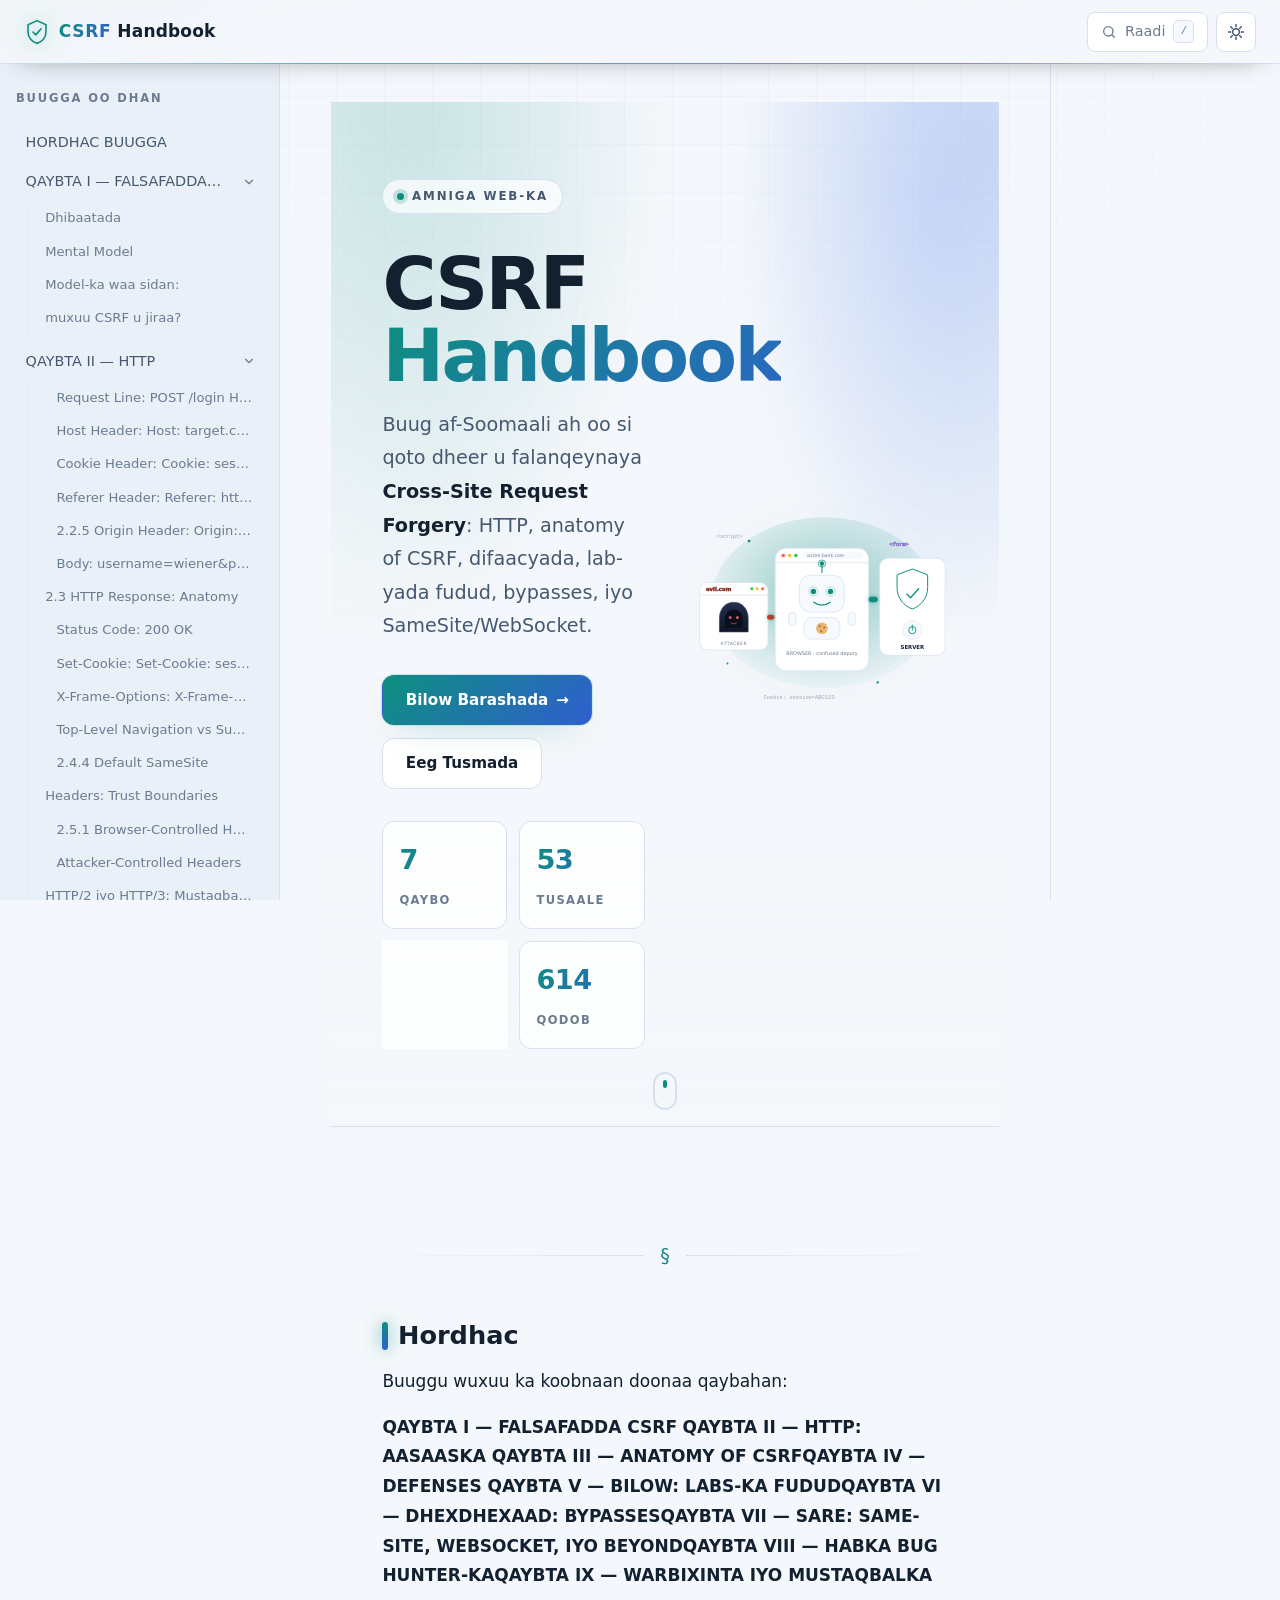
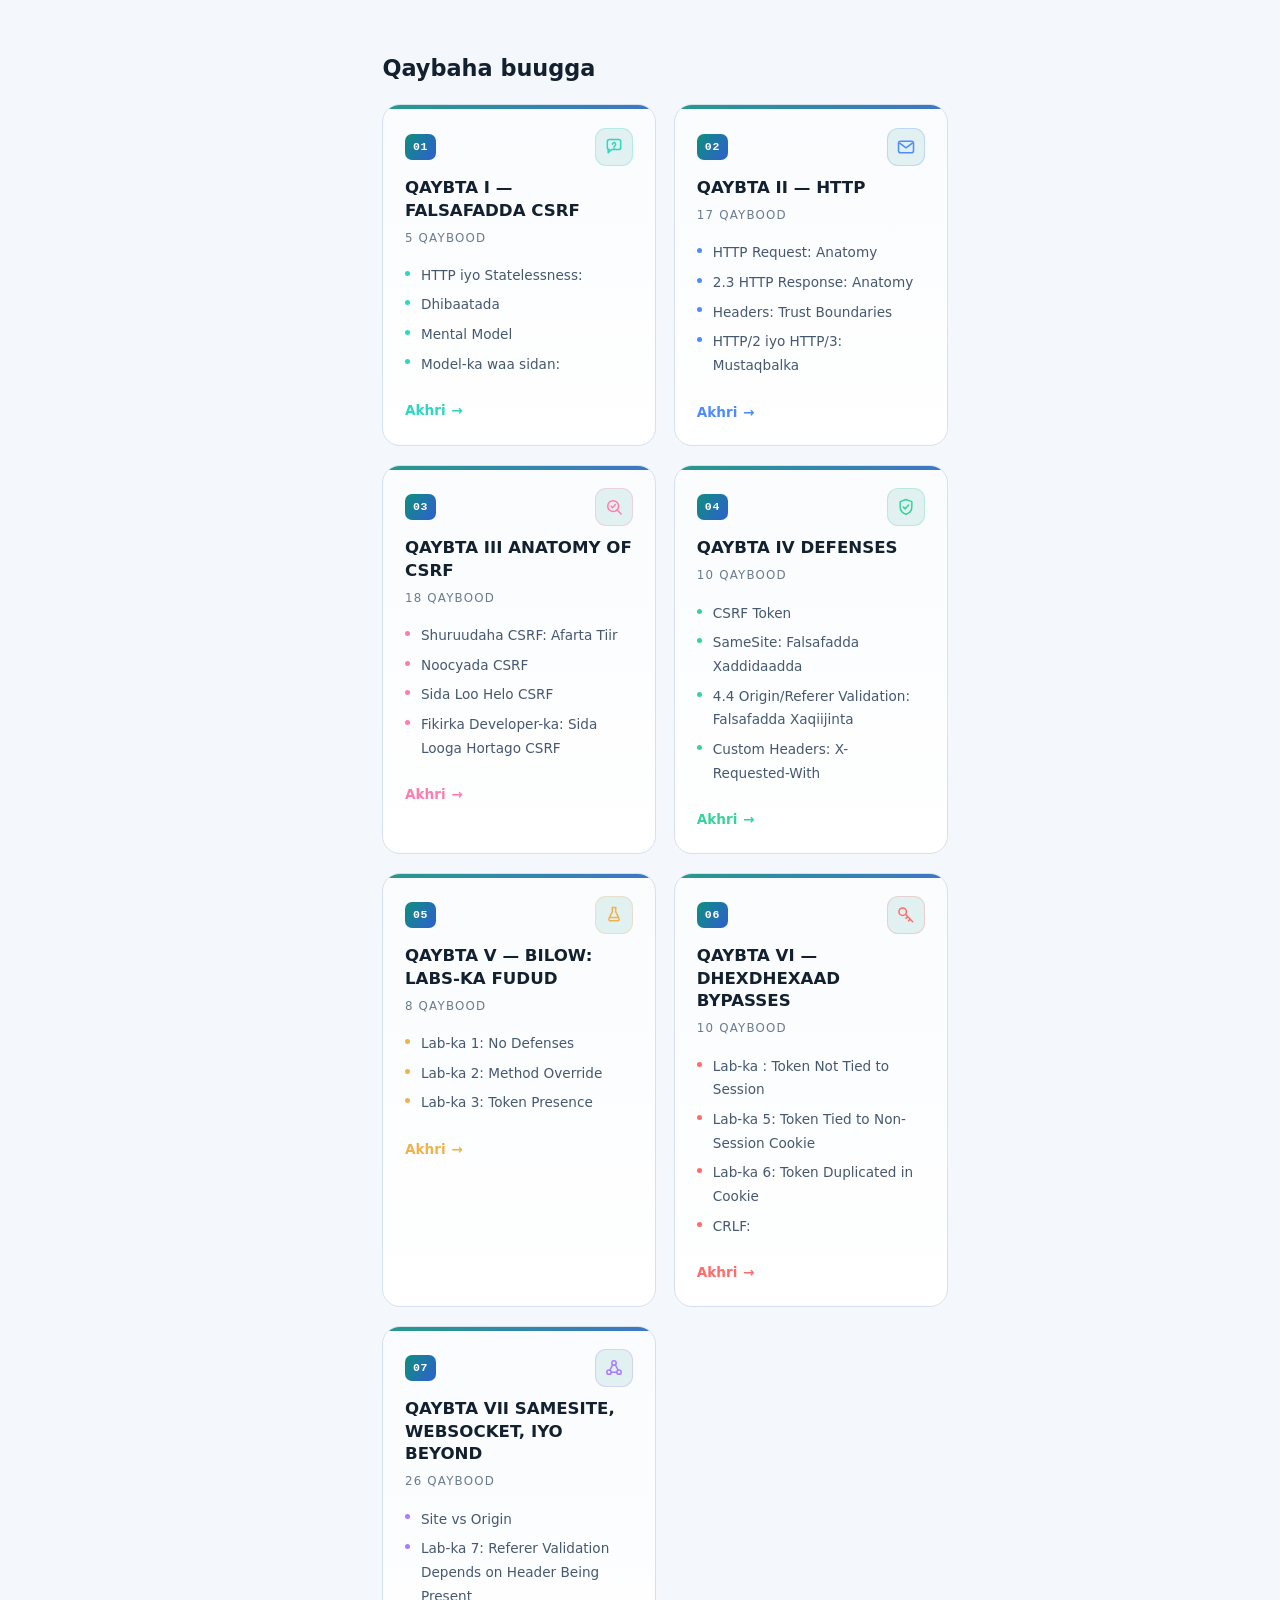
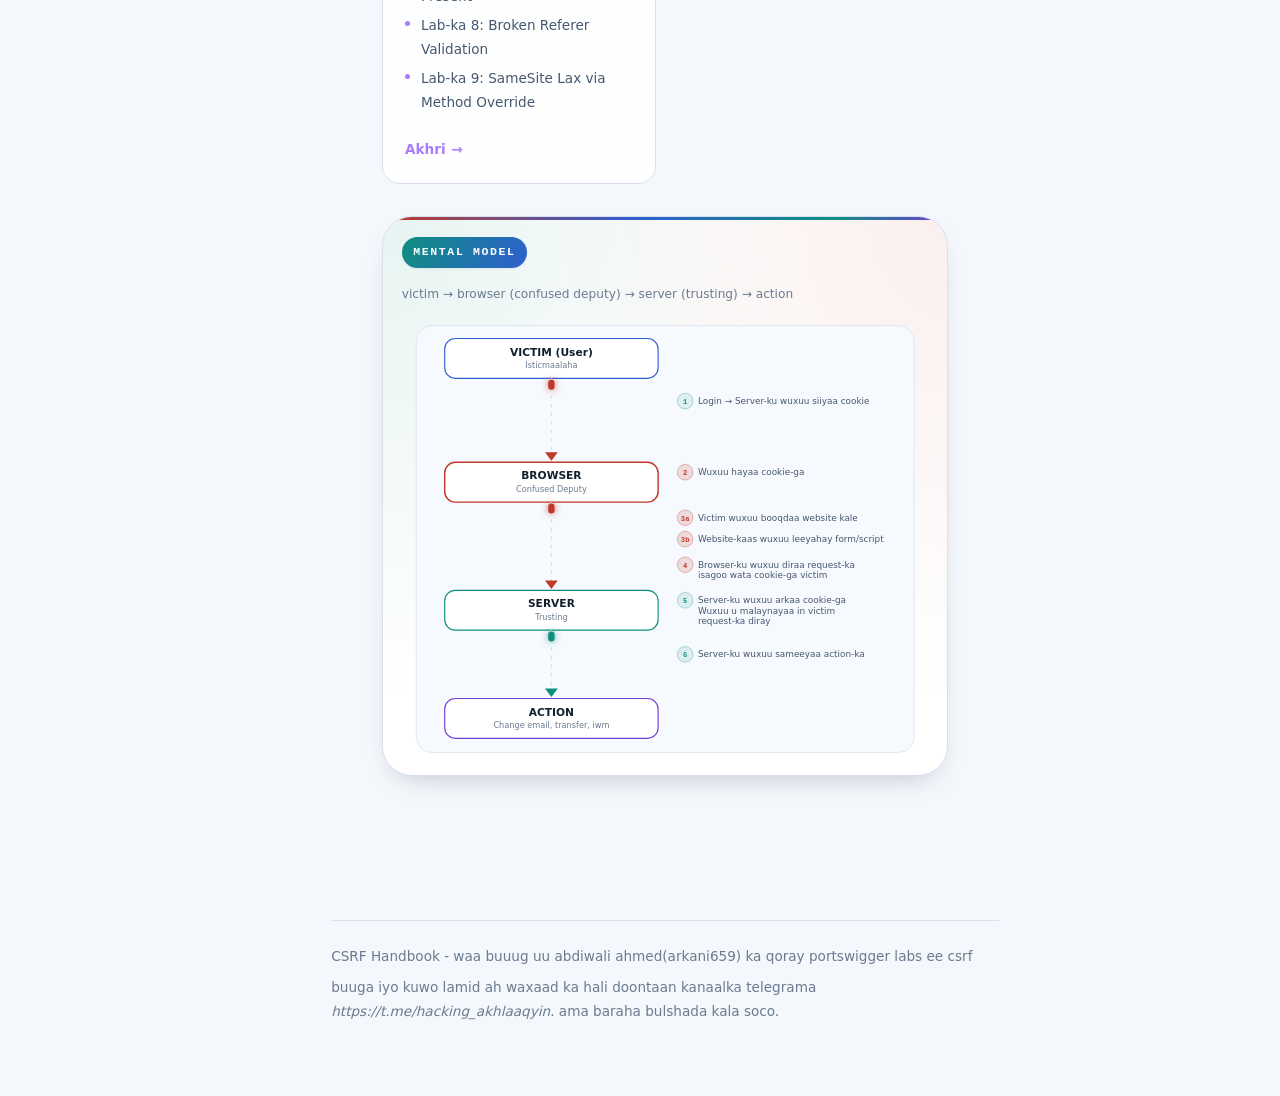
==== commit 044e83e8: "Update index.html" ====
--- a/index.html
+++ b/index.html
@@ -3,7 +3,7 @@
 <head>
 <meta charset="utf-8">
 <meta name="viewport" content="width=device-width, initial-scale=1">
-<meta name="description" content="CSRF Handbook - buug-gacmeedka CSRF oo af-Soomaali ah.">
+<meta name="description" content="CSRF Handbook -  oo af-Soomaali ah.">
 <title>CSRF Handbook</title>
 <link rel="icon" href="assets/img/favicon.svg" type="image/svg+xml">
 <meta name="color-scheme" content="dark light">
@@ -143,7 +143,7 @@
 <li class="toc__section"><a href="chapters/part-4.html#part-4-b3">CSRF Token</a></li>
 <li class="toc__section toc__section--sub"><a href="chapters/part-4.html#part-4-b9">Noocyada CSRF Token</a></li>
 <li class="toc__section toc__section--sub"><a href="chapters/part-4.html#part-4-b21">4.2.3 Sida Loo Jebiyo CSRF Token</a></li>
-<li class="toc__section"><a href="chapters/part-4.html#part-4-b25">SameSite: Falsafadda Xaddidaadda</a></li>
+<li class="toc__section"><a href="chapters/part-4.html#part-4-b25">SameSite:  Xaddidaadda</a></li>
 <li class="toc__section toc__section--sub"><a href="chapters/part-4.html#part-4-b38">4.3.2 Sida Loo Jebiyo SameSite</a></li>
 <li class="toc__section"><a href="chapters/part-4.html#part-4-b41">4.4 Origin/Referer Validation: Falsafadda Xaqiijinta</a></li>
 <li class="toc__section toc__section--sub"><a href="chapters/part-4.html#part-4-b42">4.4.1</a></li>
@@ -232,9 +232,9 @@
   <div class="hero__bg" aria-hidden="true"></div>
   <div class="hero__inner">
     <div class="hero__copy">
-      <p class="hero__eyebrow">Buug-gacmeed amniga web-ka</p>
+      <p class="hero__eyebrow"> amniga web-ka</p>
       <h1 class="hero__title">CSRF <span>Handbook</span></h1>
-      <p class="hero__lead">Buug-gacmeed af-Soomaali ah oo si qoto dheer u falanqeynaya <strong>Cross-Site Request Forgery</strong>: falsafadda, HTTP, anatomy of CSRF, difaacyada, lab-yada fudud, bypasses, iyo SameSite/WebSocket.</p>
+      <p class="hero__lead">Buug af-Soomaali ah oo si qoto dheer u falanqeynaya <strong>Cross-Site Request Forgery</strong>:  HTTP, anatomy of CSRF, difaacyada, lab-yada fudud, bypasses, iyo SameSite/WebSocket.</p>
       <div class="hero__actions">
         <a class="btn btn--primary" href="chapters/part-1.html">Bilow Barashada <span aria-hidden="true">&rarr;</span></a>
         <a class="btn btn--ghost" href="#contents">Eeg Tusmada</a>
@@ -351,8 +351,8 @@
 
 
     <footer class="site-footer">
-      <p>CSRF Handbook - nuxurka buugga asalka ah, si dhammaystiran loo ilaaliyay.</p>
-      <p class="site-footer__note">Nuxurka waxa uu ka soo jeedaa buugga <em>csrf handbook.docx</em>. Qaybaha UI-ga (badanaha, liisyada iyo boggaga) waa kordhin muuqaal oo aan wax ka beddelin qoraalka asalka ah.</p>
+      <p>CSRF Handbook - waa buuug uu abdiwali ahmed(arkani659) ka qoray portswigger labs ee csrf </p>
+      <p class="site-footer__note">buuga iyo kuwo lamid ah waxaad ka hali doontaan kanaalka telegrama <em>https://t.me/hacking_akhlaaqyin</em>. ama baraha bulshada kala soco.</p>
     </footer>
   </main>
   <aside class="onthispage-aside" id="onthispage" aria-label="Boggan gudihiisa">
